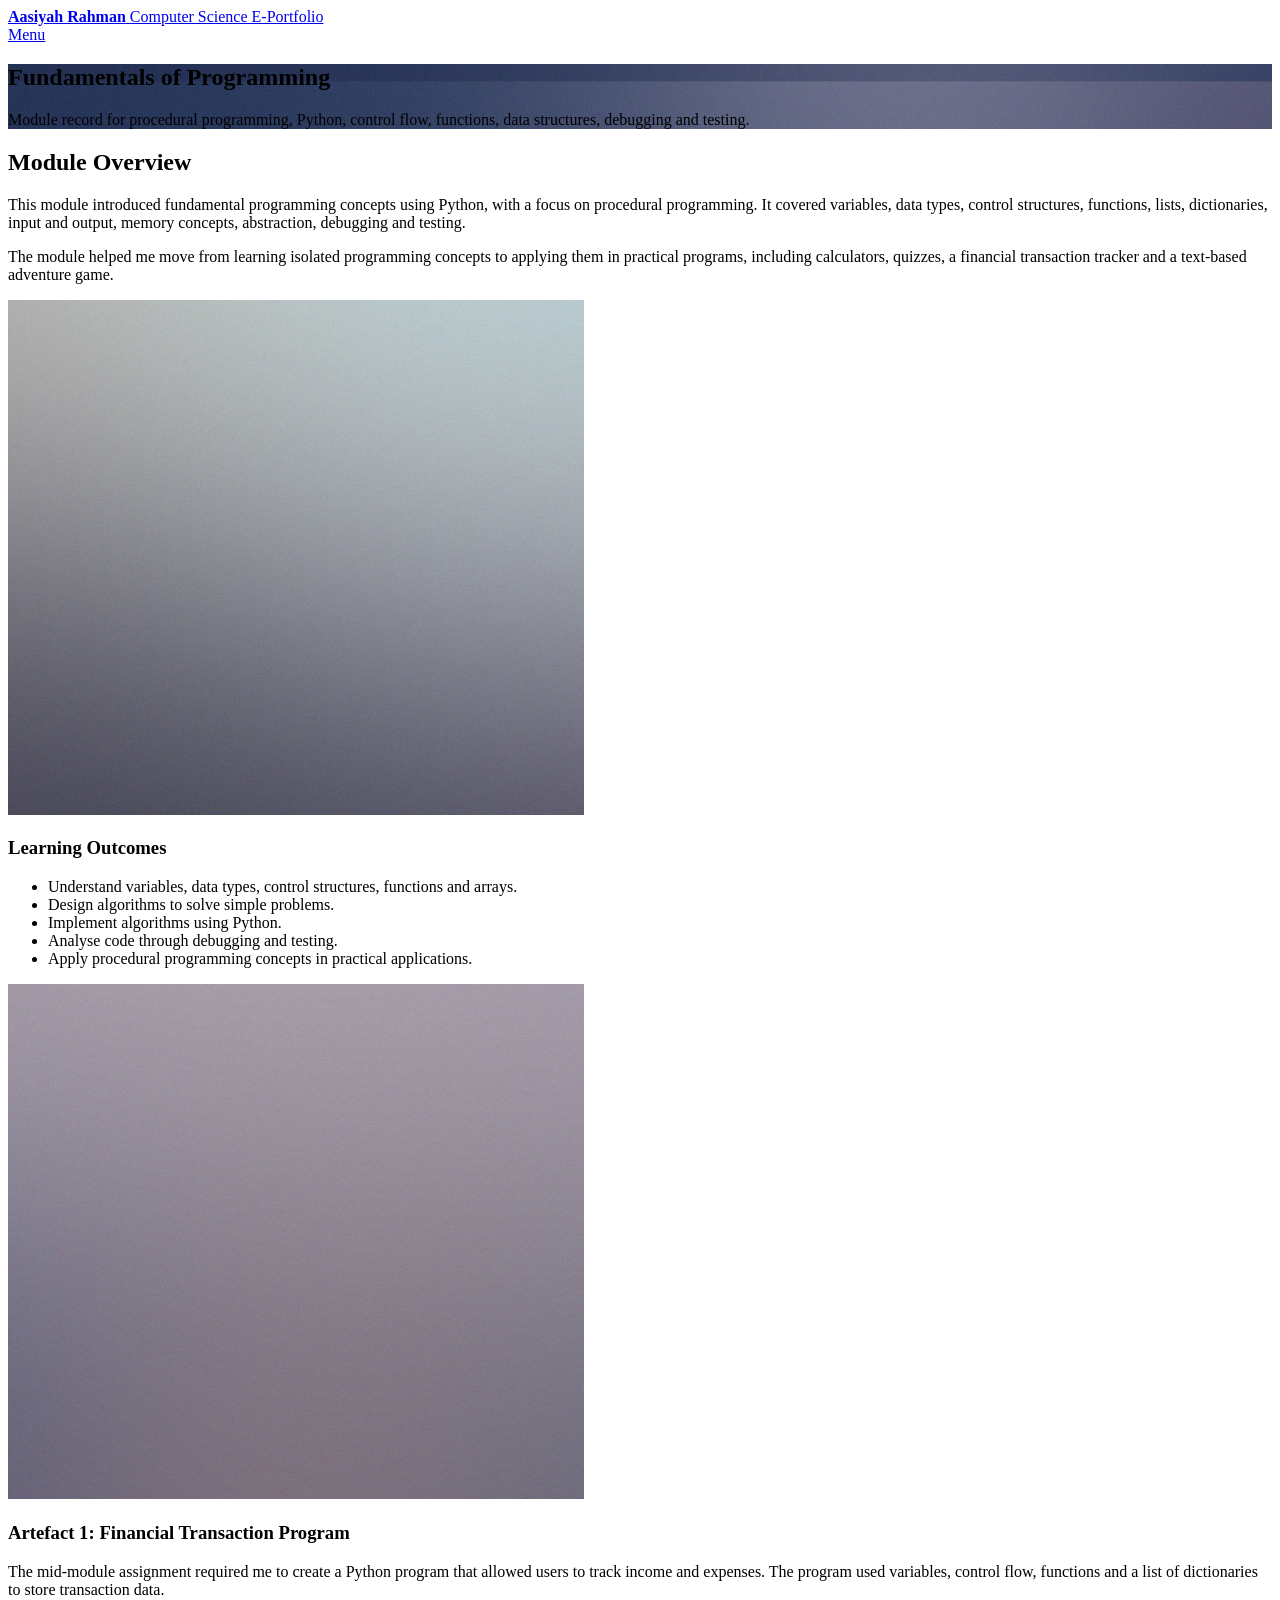
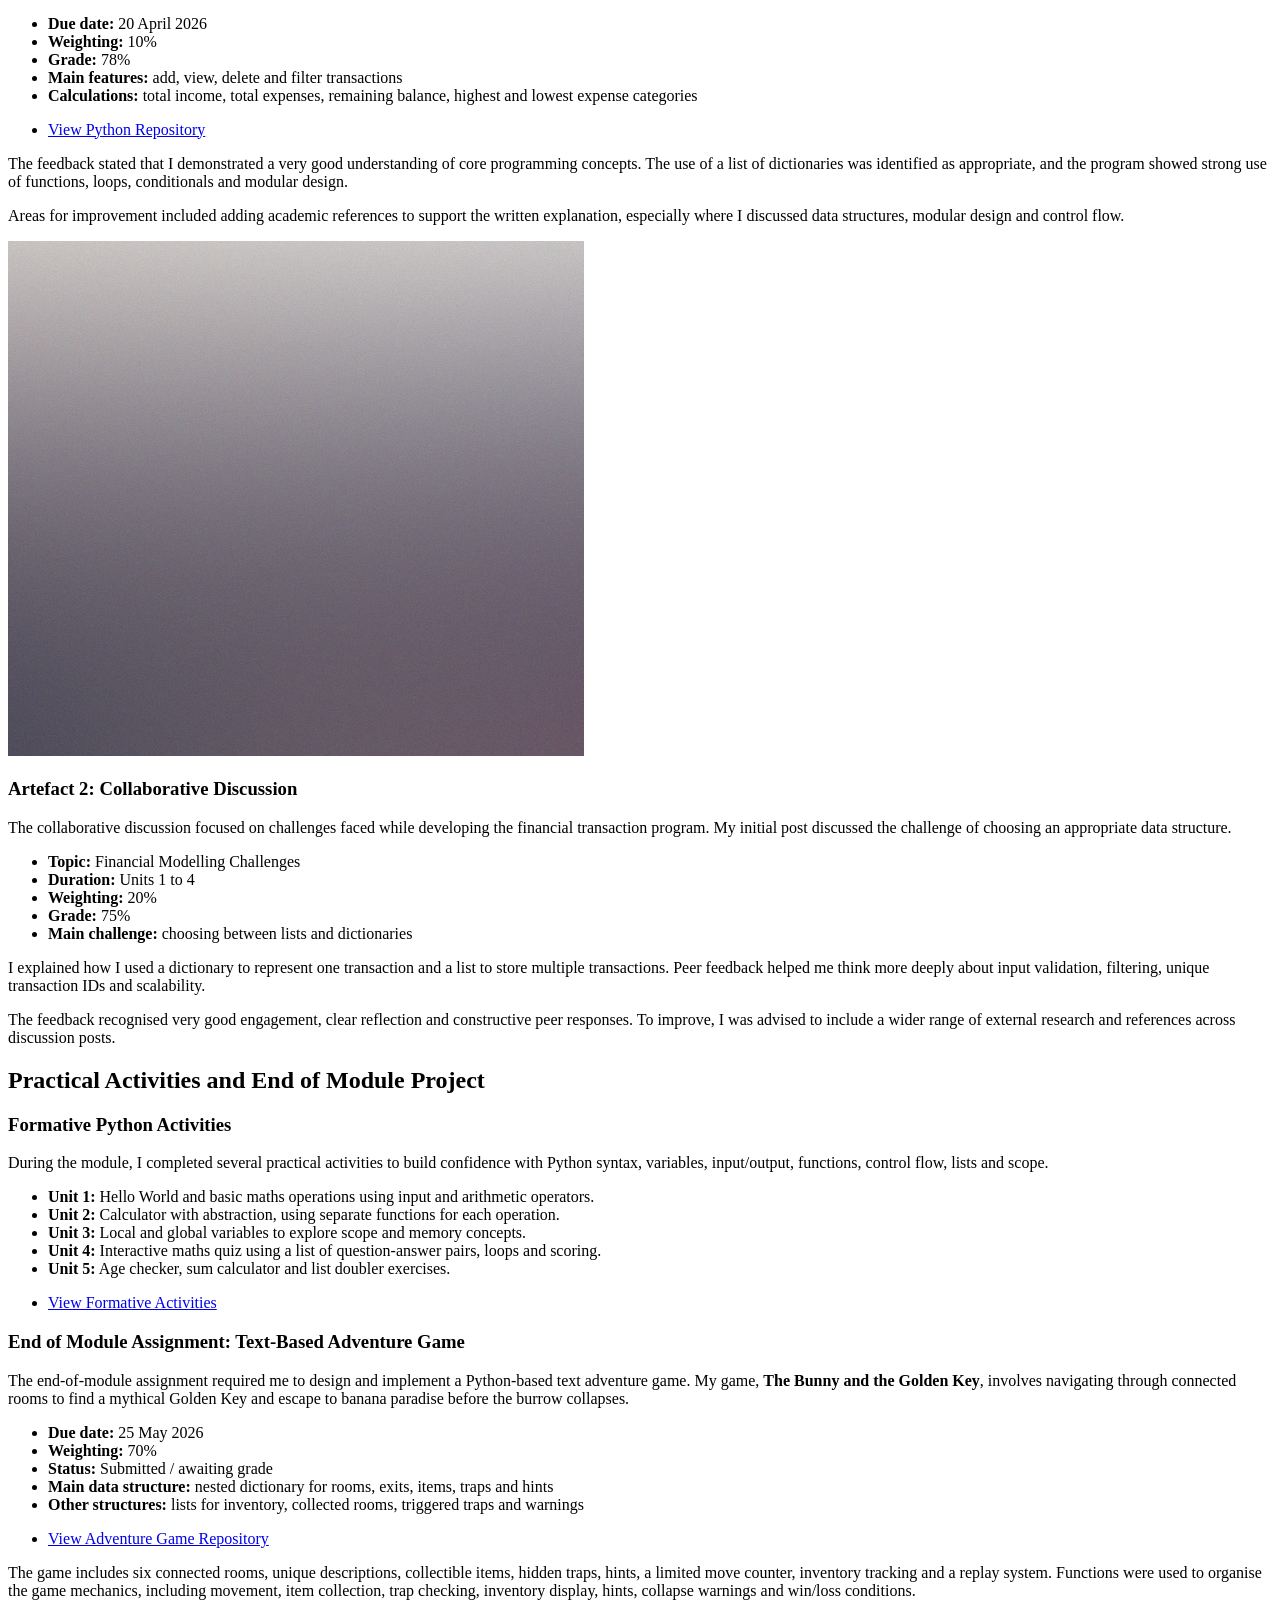
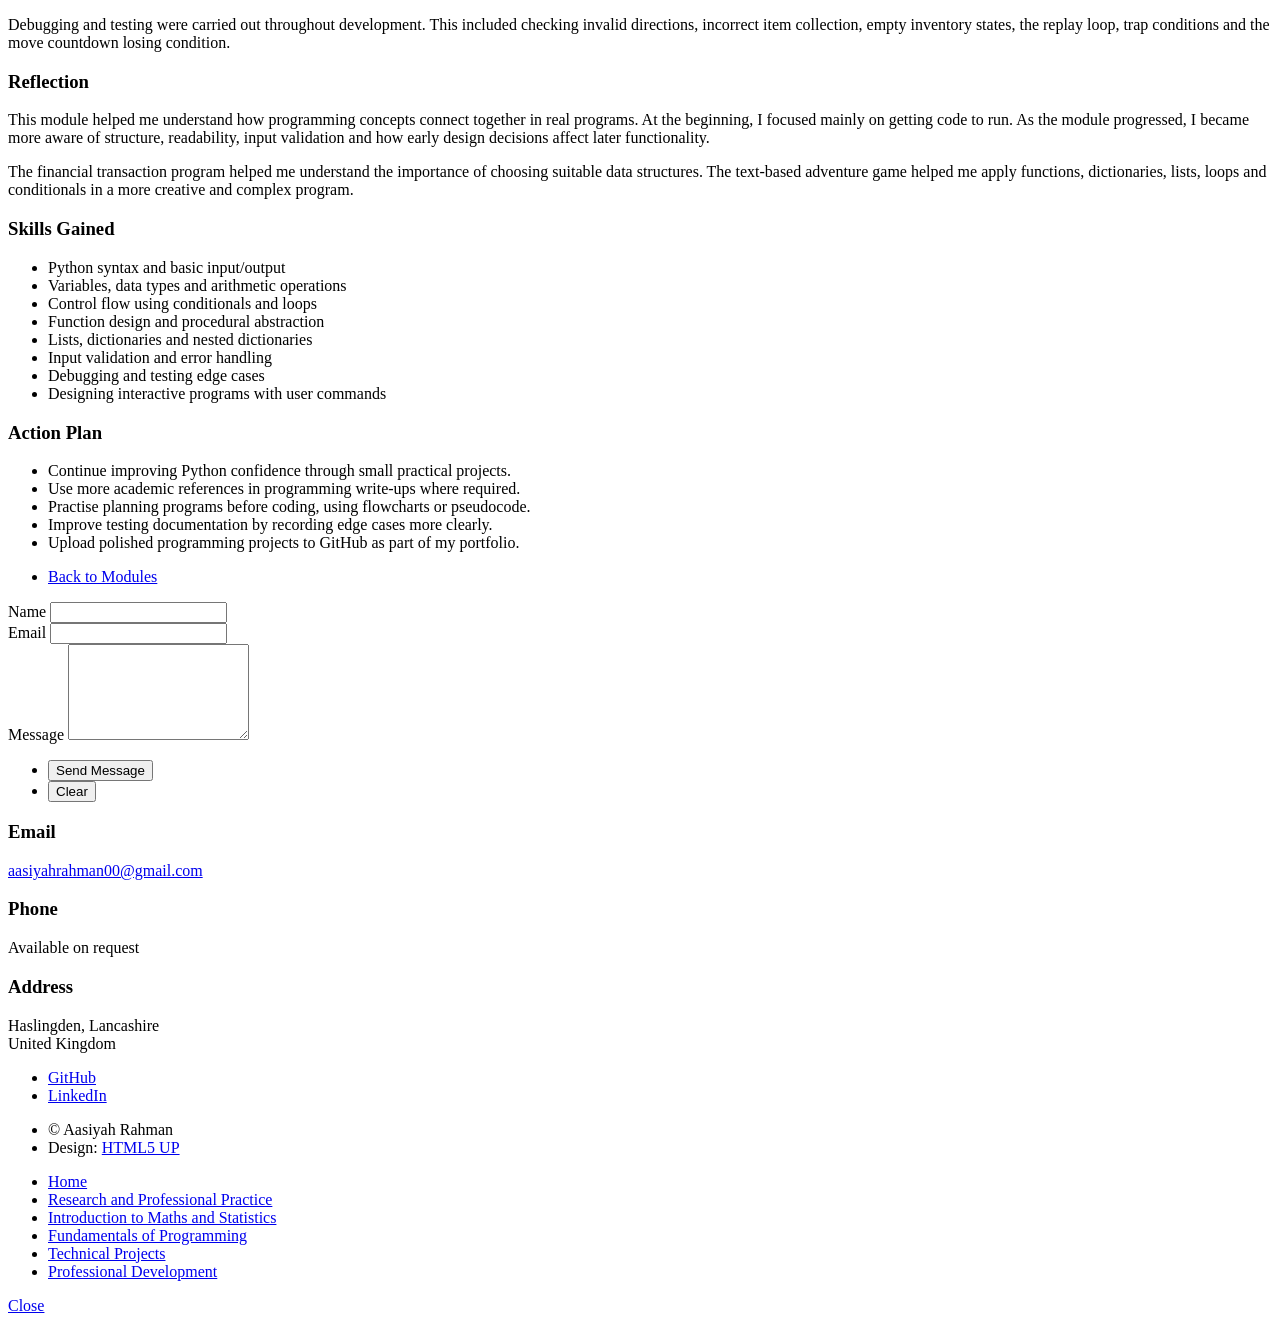
==== fundamentals-programming.html @ 95b9e824 "Initial upload of e-portfolio website" ====
<!DOCTYPE HTML>
<html>
	<head>
		<title>Fundamentals of Programming | Aasiyah Rahman</title>
		<meta charset="utf-8" />
		<meta name="viewport" content="width=device-width, initial-scale=1, user-scalable=no" />
		<link rel="stylesheet" href="assets/css/main.css" />
		<noscript><link rel="stylesheet" href="assets/css/noscript.css" /></noscript>
	</head>
	<body class="is-preload">
		<div id="wrapper">
			<header id="header" class="alt style2">
				<a href="index.html" class="logo">
					<strong>Aasiyah Rahman</strong>
					<span>Computer Science E-Portfolio</span>
				</a>
				<nav>
					<a href="#menu">Menu</a>
				</nav>
			</header>
			<nav id="menu">
				<ul class="links">
					<li><a href="index.html">Home</a></li>
					<li><a href="research-professional-practice.html">Research and Professional Practice</a></li>
					<li><a href="intro-maths-statistics.html">Introduction to Maths and Statistics</a></li>
					<li><a href="fundamentals-programming.html">Fundamentals of Programming</a></li>
					<li><a href="technical-projects.html">Technical Projects</a></li>
					<li><a href="professional-development.html">Professional Development</a></li>
				</ul>
			</nav>
			<section id="banner" class="style2">
				<div class="inner">
					<span class="image">
						<img src="images/pic07.jpg" alt="" />
					</span>
					<header class="major">
						<h1>Fundamentals of Programming</h1>
					</header>
					<div class="content">
						<p>
							Module record for procedural programming, Python,
							control flow, functions, data structures, debugging and testing.
						</p>
					</div>
				</div>
			</section>
			<div id="main">
				<section id="one">
					<div class="inner">
						<header class="major">
							<h2>Module Overview</h2>
						</header>
						<p>
							This module introduced fundamental programming concepts using Python,
							with a focus on procedural programming. It covered variables, data types,
							control structures, functions, lists, dictionaries, input and output,
							memory concepts, abstraction, debugging and testing.
						</p>
						<p>
							The module helped me move from learning isolated programming concepts
							to applying them in practical programs, including calculators, quizzes,
							a financial transaction tracker and a text-based adventure game.
						</p>
					</div>
				</section>
				<section id="two" class="spotlights">
					<section>
						<a href="#" class="image">
							<img src="images/pic08.jpg" alt="" data-position="center center" />
						</a>
						<div class="content">
							<div class="inner">
								<header class="major">
									<h3>Learning Outcomes</h3>
								</header>
								<ul>
									<li>Understand variables, data types, control structures, functions and arrays.</li>
									<li>Design algorithms to solve simple problems.</li>
									<li>Implement algorithms using Python.</li>
									<li>Analyse code through debugging and testing.</li>
									<li>Apply procedural programming concepts in practical applications.</li>
								</ul>
							</div>
						</div>
					</section>
					<section>
						<a href="#" class="image">
							<img src="images/pic09.jpg" alt="" data-position="top center" />
						</a>
						<div class="content">
							<div class="inner">
								<header class="major">
									<h3>Artefact 1: Financial Transaction Program</h3>
								</header>
								<p>
									The mid-module assignment required me to create a Python program
									that allowed users to track income and expenses. The program used
									variables, control flow, functions and a list of dictionaries to
									store transaction data.
								</p>
								<ul>
									<li><strong>Due date:</strong> 20 April 2026</li>
									<li><strong>Weighting:</strong> 10%</li>
									<li><strong>Grade:</strong> 78%</li>
									<li><strong>Main features:</strong> add, view, delete and filter transactions</li>
									<li><strong>Calculations:</strong> total income, total expenses, remaining balance, highest and lowest expense categories</li>
								</ul>
								<ul class="actions">
									<li>
										<a href="https://github.com/aasiyahrahman00/fundamentals-of-programming-python-projects"
										   class="button"
										   target="_blank"
										   rel="noopener noreferrer">
											View Python Repository
										</a>
									</li>
								</ul>
								<p>
									The feedback stated that I demonstrated a very good understanding
									of core programming concepts. The use of a list of dictionaries was
									identified as appropriate, and the program showed strong use of
									functions, loops, conditionals and modular design.
								</p>
								<p>
									Areas for improvement included adding academic references to support
									the written explanation, especially where I discussed data structures,
									modular design and control flow.
								</p>
							</div>
						</div>
					</section>
					<section>
						<a href="#" class="image">
							<img src="images/pic10.jpg" alt="" data-position="25% 25%" />
						</a>
						<div class="content">
							<div class="inner">
								<header class="major">
									<h3>Artefact 2: Collaborative Discussion</h3>
								</header>
								<p>
									The collaborative discussion focused on challenges faced while
									developing the financial transaction program. My initial post discussed
									the challenge of choosing an appropriate data structure.
								</p>
								<ul>
									<li><strong>Topic:</strong> Financial Modelling Challenges</li>
									<li><strong>Duration:</strong> Units 1 to 4</li>
									<li><strong>Weighting:</strong> 20%</li>
									<li><strong>Grade:</strong> 75%</li>
									<li><strong>Main challenge:</strong> choosing between lists and dictionaries</li>
								</ul>
								<p>
									I explained how I used a dictionary to represent one transaction and
									a list to store multiple transactions. Peer feedback helped me think
									more deeply about input validation, filtering, unique transaction IDs
									and scalability.
								</p>
								<p>
									The feedback recognised very good engagement, clear reflection and
									constructive peer responses. To improve, I was advised to include a
									wider range of external research and references across discussion posts.
								</p>
							</div>
						</div>
					</section>
				</section>
				<section id="three">
					<div class="inner">
						<header class="major">
							<h2>Practical Activities and End of Module Project</h2>
						</header>
						<h3>Formative Python Activities</h3>
						<p>
							During the module, I completed several practical activities to build
							confidence with Python syntax, variables, input/output, functions,
							control flow, lists and scope.
						</p>
						<ul>
							<li><strong>Unit 1:</strong> Hello World and basic maths operations using input and arithmetic operators.</li>
							<li><strong>Unit 2:</strong> Calculator with abstraction, using separate functions for each operation.</li>
							<li><strong>Unit 3:</strong> Local and global variables to explore scope and memory concepts.</li>
							<li><strong>Unit 4:</strong> Interactive maths quiz using a list of question-answer pairs, loops and scoring.</li>
							<li><strong>Unit 5:</strong> Age checker, sum calculator and list doubler exercises.</li>
						</ul>
						<ul class="actions">
							<li>
								<a href="https://github.com/aasiyahrahman00/fundamentals-of-programming-python-projects/tree/main/formative-activities"
								   class="button"
								   target="_blank"
								   rel="noopener noreferrer">
									View Formative Activities
								</a>
							</li>
						</ul>
						<h3>End of Module Assignment: Text-Based Adventure Game</h3>
						<p>
							The end-of-module assignment required me to design and implement a
							Python-based text adventure game. My game, <strong>The Bunny and the Golden Key</strong>,
							involves navigating through connected rooms to find a mythical Golden Key
							and escape to banana paradise before the burrow collapses.
						</p>
						<ul>
							<li><strong>Due date:</strong> 25 May 2026</li>
							<li><strong>Weighting:</strong> 70%</li>
							<li><strong>Status:</strong> Submitted / awaiting grade</li>
							<li><strong>Main data structure:</strong> nested dictionary for rooms, exits, items, traps and hints</li>
							<li><strong>Other structures:</strong> lists for inventory, collected rooms, triggered traps and warnings</li>
						</ul>
						<ul class="actions">
							<li>
								<a href="https://github.com/aasiyahrahman00/fundamentals-of-programming-python-projects"
								   class="button"
								   target="_blank"
								   rel="noopener noreferrer">
									View Adventure Game Repository
								</a>
							</li>
						</ul>
						<p>
							The game includes six connected rooms, unique descriptions, collectible
							items, hidden traps, hints, a limited move counter, inventory tracking
							and a replay system. Functions were used to organise the game mechanics,
							including movement, item collection, trap checking, inventory display,
							hints, collapse warnings and win/loss conditions.
						</p>
						<p>
							Debugging and testing were carried out throughout development. This included
							checking invalid directions, incorrect item collection, empty inventory
							states, the replay loop, trap conditions and the move countdown losing
							condition.
						</p>
						<h3>Reflection</h3>
						<p>
							This module helped me understand how programming concepts connect together
							in real programs. At the beginning, I focused mainly on getting code to run.
							As the module progressed, I became more aware of structure, readability,
							input validation and how early design decisions affect later functionality.
						</p>
						<p>
							The financial transaction program helped me understand the importance of
							choosing suitable data structures. The text-based adventure game helped me
							apply functions, dictionaries, lists, loops and conditionals in a more
							creative and complex program.
						</p>
						<h3>Skills Gained</h3>
						<ul>
							<li>Python syntax and basic input/output</li>
							<li>Variables, data types and arithmetic operations</li>
							<li>Control flow using conditionals and loops</li>
							<li>Function design and procedural abstraction</li>
							<li>Lists, dictionaries and nested dictionaries</li>
							<li>Input validation and error handling</li>
							<li>Debugging and testing edge cases</li>
							<li>Designing interactive programs with user commands</li>
						</ul>
						<h3>Action Plan</h3>
						<ul>
							<li>Continue improving Python confidence through small practical projects.</li>
							<li>Use more academic references in programming write-ups where required.</li>
							<li>Practise planning programs before coding, using flowcharts or pseudocode.</li>
							<li>Improve testing documentation by recording edge cases more clearly.</li>
							<li>Upload polished programming projects to GitHub as part of my portfolio.</li>
						</ul>
						<ul class="actions">
							<li>
								<a href="index.html#one" class="button next">Back to Modules</a>
							</li>
						</ul>
					</div>
				</section>
			</div>
			<section id="contact">
				<div class="inner">
					<section>
						<form method="post" action="#">
							<div class="fields">
								<div class="field half">
									<label for="name">Name</label>
									<input type="text" name="name" id="name" />
								</div>
								<div class="field half">
									<label for="email">Email</label>
									<input type="text" name="email" id="email" />
								</div>
								<div class="field">
									<label for="message">Message</label>
									<textarea name="message" id="message" rows="6"></textarea>
								</div>
							</div>
							<ul class="actions">
								<li><input type="submit" value="Send Message" class="primary" /></li>
								<li><input type="reset" value="Clear" /></li>
							</ul>
						</form>
					</section>
					<section class="split">
						<section>
							<div class="contact-method">
								<span class="icon solid alt fa-envelope"></span>
								<h3>Email</h3>
								<a href="mailto:aasiyahrahman00@gmail.com">aasiyahrahman00@gmail.com</a>
							</div>
						</section>
						<section>
							<div class="contact-method">
								<span class="icon solid alt fa-phone"></span>
								<h3>Phone</h3>
								<span>Available on request</span>
							</div>
						</section>
						<section>
							<div class="contact-method">
								<span class="icon solid alt fa-home"></span>
								<h3>Address</h3>
								<span>
									Haslingden, Lancashire<br />
									United Kingdom
								</span>
							</div>
						</section>
					</section>
				</div>
			</section>
			<footer id="footer">
				<div class="inner">
					<ul class="icons">
						<li>
							<a href="https://github.com/aasiyahrahman00" class="icon brands alt fa-github">
								<span class="label">GitHub</span>
							</a>
						</li>
						<li>
							<a href="https://www.linkedin.com/in/aasiyah-rahman-aa9a262a6" class="icon brands alt fa-linkedin-in">
								<span class="label">LinkedIn</span>
							</a>
						</li>
					</ul>
					<ul class="copyright">
						<li>&copy; Aasiyah Rahman</li>
						<li>Design: <a href="https://html5up.net">HTML5 UP</a></li>
					</ul>
				</div>
			</footer>
		</div>
		<script src="assets/js/jquery.min.js"></script>
		<script src="assets/js/jquery.scrolly.min.js"></script>
		<script src="assets/js/jquery.scrollex.min.js"></script>
		<script src="assets/js/browser.min.js"></script>
		<script src="assets/js/breakpoints.min.js"></script>
		<script src="assets/js/util.js"></script>
		<script src="assets/js/main.js"></script>
	</body>
</html>
---- assets/css/main.css ----
@import url(fontawesome-all.min.css);
@import url("https://fonts.googleapis.com/css?family=Source+Sans+Pro:300,300italic,600,600italic");

/*
	Forty by HTML5 UP
	html5up.net | @ajlkn
	Free for personal and commercial use under the CCA 3.0 license (html5up.net/license)
*/

html, body, div, span, applet, object,
iframe, h1, h2, h3, h4, h5, h6, p, blockquote,
pre, a, abbr, acronym, address, big, cite,
code, del, dfn, em, img, ins, kbd, q, s, samp,
small, strike, strong, sub, sup, tt, var, b,
u, i, center, dl, dt, dd, ol, ul, li, fieldset,
form, label, legend, table, caption, tbody,
tfoot, thead, tr, th, td, article, aside,
canvas, details, embed, figure, figcaption,
footer, header, hgroup, menu, nav, output, ruby,
section, summary, time, mark, audio, video {
	margin: 0;
	padding: 0;
	border: 0;
	font-size: 100%;
	font: inherit;
	vertical-align: baseline;}

article, aside, details, figcaption, figure,
footer, header, hgroup, menu, nav, section {
	display: block;}

body {
	line-height: 1;
}

ol, ul {
	list-style: none;
}

blockquote, q {
	quotes: none;
}

	blockquote:before, blockquote:after, q:before, q:after {
		content: '';
		content: none;
	}

table {
	border-collapse: collapse;
	border-spacing: 0;
}

body {
	-webkit-text-size-adjust: none;
}

mark {
	background-color: transparent;
	color: inherit;
}

input::-moz-focus-inner {
	border: 0;
	padding: 0;
}

input, select, textarea {
	-moz-appearance: none;
	-webkit-appearance: none;
	-ms-appearance: none;
	appearance: none;
}

/* Basic */

	@-ms-viewport {
		width: device-width;
	}

	body {
		-ms-overflow-style: scrollbar;
	}

	@media screen and (max-width: 480px) {

		html, body {
			min-width: 320px;
		}

	}

	html {
		box-sizing: border-box;
	}

	*, *:before, *:after {
		box-sizing: inherit;
	}

	body {
		background: #242943;
	}

		body.is-preload *, body.is-preload *:before, body.is-preload *:after {
			-moz-animation: none !important;
			-webkit-animation: none !important;
			-ms-animation: none !important;
			animation: none !important;
			-moz-transition: none !important;
			-webkit-transition: none !important;
			-ms-transition: none !important;
			transition: none !important;
		}

/* Type */

	body, input, select, textarea {
		color: #ffffff;
		font-family: "Source Sans Pro", Helvetica, sans-serif;
		font-size: 17pt;
		font-weight: 300;
		letter-spacing: 0.025em;
		line-height: 1.65;
	}

		@media screen and (max-width: 1680px) {

			body, input, select, textarea {
				font-size: 14pt;
			}

		}

		@media screen and (max-width: 1280px) {

			body, input, select, textarea {
				font-size: 12pt;
			}

		}

		@media screen and (max-width: 360px) {

			body, input, select, textarea {
				font-size: 11pt;
			}

		}

	a {
		-moz-transition: color 0.2s ease-in-out, border-bottom-color 0.2s ease-in-out;
		-webkit-transition: color 0.2s ease-in-out, border-bottom-color 0.2s ease-in-out;
		-ms-transition: color 0.2s ease-in-out, border-bottom-color 0.2s ease-in-out;
		transition: color 0.2s ease-in-out, border-bottom-color 0.2s ease-in-out;
		border-bottom: dotted 1px;
		color: inherit;
		text-decoration: none;
	}

		a:hover {
			border-bottom-color: transparent;
			color: #9bf1ff !important;
		}

		a:active {
			color: #53e3fb !important;
		}

	strong, b {
		color: #ffffff;
		font-weight: 600;
	}

	em, i {
		font-style: italic;
	}

	p {
		margin: 0 0 2em 0;
	}

	h1, h2, h3, h4, h5, h6 {
		color: #ffffff;
		font-weight: 600;
		line-height: 1.65;
		margin: 0 0 1em 0;
	}

		h1 a, h2 a, h3 a, h4 a, h5 a, h6 a {
			color: inherit;
			border-bottom: 0;
		}

	h1 {
		font-size: 2.5em;
	}

	h2 {
		font-size: 1.75em;
	}

	h3 {
		font-size: 1.35em;
	}

	h4 {
		font-size: 1.1em;
	}

	h5 {
		font-size: 0.9em;
	}

	h6 {
		font-size: 0.7em;
	}

	@media screen and (max-width: 736px) {

		h1 {
			font-size: 2em;
		}

		h2 {
			font-size: 1.5em;
		}

		h3 {
			font-size: 1.25em;
		}

	}

	sub {
		font-size: 0.8em;
		position: relative;
		top: 0.5em;
	}

	sup {
		font-size: 0.8em;
		position: relative;
		top: -0.5em;
	}

	blockquote {
		border-left: solid 4px rgba(212, 212, 255, 0.1);
		font-style: italic;
		margin: 0 0 2em 0;
		padding: 0.5em 0 0.5em 2em;
	}

	code {
		background: rgba(212, 212, 255, 0.035);
		font-family: "Courier New", monospace;
		font-size: 0.9em;
		margin: 0 0.25em;
		padding: 0.25em 0.65em;
	}

	pre {
		-webkit-overflow-scrolling: touch;
		font-family: "Courier New", monospace;
		font-size: 0.9em;
		margin: 0 0 2em 0;
	}

		pre code {
			display: block;
			line-height: 1.75;
			padding: 1em 1.5em;
			overflow-x: auto;
		}

	hr {
		border: 0;
		border-bottom: solid 1px rgba(212, 212, 255, 0.1);
		margin: 2em 0;
	}

		hr.major {
			margin: 3em 0;
		}

	.align-left {
		text-align: left;
	}

	.align-center {
		text-align: center;
	}

	.align-right {
		text-align: right;
	}

/* Row */

	.row {
		display: flex;
		flex-wrap: wrap;
		box-sizing: border-box;
		align-items: stretch;
	}

		.row > * {
			box-sizing: border-box;
		}

		.row.gtr-uniform > * > :last-child {
			margin-bottom: 0;
		}

		.row.aln-left {
			justify-content: flex-start;
		}

		.row.aln-center {
			justify-content: center;
		}

		.row.aln-right {
			justify-content: flex-end;
		}

		.row.aln-top {
			align-items: flex-start;
		}

		.row.aln-middle {
			align-items: center;
		}

		.row.aln-bottom {
			align-items: flex-end;
		}

		.row > .imp {
			order: -1;
		}

		.row > .col-1 {
			width: 8.33333%;
		}

		.row > .off-1 {
			margin-left: 8.33333%;
		}

		.row > .col-2 {
			width: 16.66667%;
		}

		.row > .off-2 {
			margin-left: 16.66667%;
		}

		.row > .col-3 {
			width: 25%;
		}

		.row > .off-3 {
			margin-left: 25%;
		}

		.row > .col-4 {
			width: 33.33333%;
		}

		.row > .off-4 {
			margin-left: 33.33333%;
		}

		.row > .col-5 {
			width: 41.66667%;
		}

		.row > .off-5 {
			margin-left: 41.66667%;
		}

		.row > .col-6 {
			width: 50%;
		}

		.row > .off-6 {
			margin-left: 50%;
		}

		.row > .col-7 {
			width: 58.33333%;
		}

		.row > .off-7 {
			margin-left: 58.33333%;
		}

		.row > .col-8 {
			width: 66.66667%;
		}

		.row > .off-8 {
			margin-left: 66.66667%;
		}

		.row > .col-9 {
			width: 75%;
		}

		.row > .off-9 {
			margin-left: 75%;
		}

		.row > .col-10 {
			width: 83.33333%;
		}

		.row > .off-10 {
			margin-left: 83.33333%;
		}

		.row > .col-11 {
			width: 91.66667%;
		}

		.row > .off-11 {
			margin-left: 91.66667%;
		}

		.row > .col-12 {
			width: 100%;
		}

		.row > .off-12 {
			margin-left: 100%;
		}

		.row.gtr-0 {
			margin-top: 0;
			margin-left: 0em;
		}

			.row.gtr-0 > * {
				padding: 0 0 0 0em;
			}

			.row.gtr-0.gtr-uniform {
				margin-top: 0em;
			}

				.row.gtr-0.gtr-uniform > * {
					padding-top: 0em;
				}

		.row.gtr-25 {
			margin-top: 0;
			margin-left: -0.5em;
		}

			.row.gtr-25 > * {
				padding: 0 0 0 0.5em;
			}

			.row.gtr-25.gtr-uniform {
				margin-top: -0.5em;
			}

				.row.gtr-25.gtr-uniform > * {
					padding-top: 0.5em;
				}

		.row.gtr-50 {
			margin-top: 0;
			margin-left: -1em;
		}

			.row.gtr-50 > * {
				padding: 0 0 0 1em;
			}

			.row.gtr-50.gtr-uniform {
				margin-top: -1em;
			}

				.row.gtr-50.gtr-uniform > * {
					padding-top: 1em;
				}

		.row {
			margin-top: 0;
			margin-left: -2em;
		}

			.row > * {
				padding: 0 0 0 2em;
			}

			.row.gtr-uniform {
				margin-top: -2em;
			}

				.row.gtr-uniform > * {
					padding-top: 2em;
				}

		.row.gtr-150 {
			margin-top: 0;
			margin-left: -3em;
		}

			.row.gtr-150 > * {
				padding: 0 0 0 3em;
			}

			.row.gtr-150.gtr-uniform {
				margin-top: -3em;
			}

				.row.gtr-150.gtr-uniform > * {
					padding-top: 3em;
				}

		.row.gtr-200 {
			margin-top: 0;
			margin-left: -4em;
		}

			.row.gtr-200 > * {
				padding: 0 0 0 4em;
			}

			.row.gtr-200.gtr-uniform {
				margin-top: -4em;
			}

				.row.gtr-200.gtr-uniform > * {
					padding-top: 4em;
				}

		@media screen and (max-width: 1680px) {

			.row {
				display: flex;
				flex-wrap: wrap;
				box-sizing: border-box;
				align-items: stretch;
			}

				.row > * {
					box-sizing: border-box;
				}

				.row.gtr-uniform > * > :last-child {
					margin-bottom: 0;
				}

				.row.aln-left {
					justify-content: flex-start;
				}

				.row.aln-center {
					justify-content: center;
				}

				.row.aln-right {
					justify-content: flex-end;
				}

				.row.aln-top {
					align-items: flex-start;
				}

				.row.aln-middle {
					align-items: center;
				}

				.row.aln-bottom {
					align-items: flex-end;
				}

				.row > .imp-xlarge {
					order: -1;
				}

				.row > .col-1-xlarge {
					width: 8.33333%;
				}

				.row > .off-1-xlarge {
					margin-left: 8.33333%;
				}

				.row > .col-2-xlarge {
					width: 16.66667%;
				}

				.row > .off-2-xlarge {
					margin-left: 16.66667%;
				}

				.row > .col-3-xlarge {
					width: 25%;
				}

				.row > .off-3-xlarge {
					margin-left: 25%;
				}

				.row > .col-4-xlarge {
					width: 33.33333%;
				}

				.row > .off-4-xlarge {
					margin-left: 33.33333%;
				}

				.row > .col-5-xlarge {
					width: 41.66667%;
				}

				.row > .off-5-xlarge {
					margin-left: 41.66667%;
				}

				.row > .col-6-xlarge {
					width: 50%;
				}

				.row > .off-6-xlarge {
					margin-left: 50%;
				}

				.row > .col-7-xlarge {
					width: 58.33333%;
				}

				.row > .off-7-xlarge {
					margin-left: 58.33333%;
				}

				.row > .col-8-xlarge {
					width: 66.66667%;
				}

				.row > .off-8-xlarge {
					margin-left: 66.66667%;
				}

				.row > .col-9-xlarge {
					width: 75%;
				}

				.row > .off-9-xlarge {
					margin-left: 75%;
				}

				.row > .col-10-xlarge {
					width: 83.33333%;
				}

				.row > .off-10-xlarge {
					margin-left: 83.33333%;
				}

				.row > .col-11-xlarge {
					width: 91.66667%;
				}

				.row > .off-11-xlarge {
					margin-left: 91.66667%;
				}

				.row > .col-12-xlarge {
					width: 100%;
				}

				.row > .off-12-xlarge {
					margin-left: 100%;
				}

				.row.gtr-0 {
					margin-top: 0;
					margin-left: 0em;
				}

					.row.gtr-0 > * {
						padding: 0 0 0 0em;
					}

					.row.gtr-0.gtr-uniform {
						margin-top: 0em;
					}

						.row.gtr-0.gtr-uniform > * {
							padding-top: 0em;
						}

				.row.gtr-25 {
					margin-top: 0;
					margin-left: -0.5em;
				}

					.row.gtr-25 > * {
						padding: 0 0 0 0.5em;
					}

					.row.gtr-25.gtr-uniform {
						margin-top: -0.5em;
					}

						.row.gtr-25.gtr-uniform > * {
							padding-top: 0.5em;
						}

				.row.gtr-50 {
					margin-top: 0;
					margin-left: -1em;
				}

					.row.gtr-50 > * {
						padding: 0 0 0 1em;
					}

					.row.gtr-50.gtr-uniform {
						margin-top: -1em;
					}

						.row.gtr-50.gtr-uniform > * {
							padding-top: 1em;
						}

				.row {
					margin-top: 0;
					margin-left: -2em;
				}

					.row > * {
						padding: 0 0 0 2em;
					}

					.row.gtr-uniform {
						margin-top: -2em;
					}

						.row.gtr-uniform > * {
							padding-top: 2em;
						}

				.row.gtr-150 {
					margin-top: 0;
					margin-left: -3em;
				}

					.row.gtr-150 > * {
						padding: 0 0 0 3em;
					}

					.row.gtr-150.gtr-uniform {
						margin-top: -3em;
					}

						.row.gtr-150.gtr-uniform > * {
							padding-top: 3em;
						}

				.row.gtr-200 {
					margin-top: 0;
					margin-left: -4em;
				}

					.row.gtr-200 > * {
						padding: 0 0 0 4em;
					}

					.row.gtr-200.gtr-uniform {
						margin-top: -4em;
					}

						.row.gtr-200.gtr-uniform > * {
							padding-top: 4em;
						}

		}

		@media screen and (max-width: 1280px) {

			.row {
				display: flex;
				flex-wrap: wrap;
				box-sizing: border-box;
				align-items: stretch;
			}

				.row > * {
					box-sizing: border-box;
				}

				.row.gtr-uniform > * > :last-child {
					margin-bottom: 0;
				}

				.row.aln-left {
					justify-content: flex-start;
				}

				.row.aln-center {
					justify-content: center;
				}

				.row.aln-right {
					justify-content: flex-end;
				}

				.row.aln-top {
					align-items: flex-start;
				}

				.row.aln-middle {
					align-items: center;
				}

				.row.aln-bottom {
					align-items: flex-end;
				}

				.row > .imp-large {
					order: -1;
				}

				.row > .col-1-large {
					width: 8.33333%;
				}

				.row > .off-1-large {
					margin-left: 8.33333%;
				}

				.row > .col-2-large {
					width: 16.66667%;
				}

				.row > .off-2-large {
					margin-left: 16.66667%;
				}

				.row > .col-3-large {
					width: 25%;
				}

				.row > .off-3-large {
					margin-left: 25%;
				}

				.row > .col-4-large {
					width: 33.33333%;
				}

				.row > .off-4-large {
					margin-left: 33.33333%;
				}

				.row > .col-5-large {
					width: 41.66667%;
				}

				.row > .off-5-large {
					margin-left: 41.66667%;
				}

				.row > .col-6-large {
					width: 50%;
				}

				.row > .off-6-large {
					margin-left: 50%;
				}

				.row > .col-7-large {
					width: 58.33333%;
				}

				.row > .off-7-large {
					margin-left: 58.33333%;
				}

				.row > .col-8-large {
					width: 66.66667%;
				}

				.row > .off-8-large {
					margin-left: 66.66667%;
				}

				.row > .col-9-large {
					width: 75%;
				}

				.row > .off-9-large {
					margin-left: 75%;
				}

				.row > .col-10-large {
					width: 83.33333%;
				}

				.row > .off-10-large {
					margin-left: 83.33333%;
				}

				.row > .col-11-large {
					width: 91.66667%;
				}

				.row > .off-11-large {
					margin-left: 91.66667%;
				}

				.row > .col-12-large {
					width: 100%;
				}

				.row > .off-12-large {
					margin-left: 100%;
				}

				.row.gtr-0 {
					margin-top: 0;
					margin-left: 0em;
				}

					.row.gtr-0 > * {
						padding: 0 0 0 0em;
					}

					.row.gtr-0.gtr-uniform {
						margin-top: 0em;
					}

						.row.gtr-0.gtr-uniform > * {
							padding-top: 0em;
						}

				.row.gtr-25 {
					margin-top: 0;
					margin-left: -0.375em;
				}

					.row.gtr-25 > * {
						padding: 0 0 0 0.375em;
					}

					.row.gtr-25.gtr-uniform {
						margin-top: -0.375em;
					}

						.row.gtr-25.gtr-uniform > * {
							padding-top: 0.375em;
						}

				.row.gtr-50 {
					margin-top: 0;
					margin-left: -0.75em;
				}

					.row.gtr-50 > * {
						padding: 0 0 0 0.75em;
					}

					.row.gtr-50.gtr-uniform {
						margin-top: -0.75em;
					}

						.row.gtr-50.gtr-uniform > * {
							padding-top: 0.75em;
						}

				.row {
					margin-top: 0;
					margin-left: -1.5em;
				}

					.row > * {
						padding: 0 0 0 1.5em;
					}

					.row.gtr-uniform {
						margin-top: -1.5em;
					}

						.row.gtr-uniform > * {
							padding-top: 1.5em;
						}

				.row.gtr-150 {
					margin-top: 0;
					margin-left: -2.25em;
				}

					.row.gtr-150 > * {
						padding: 0 0 0 2.25em;
					}

					.row.gtr-150.gtr-uniform {
						margin-top: -2.25em;
					}

						.row.gtr-150.gtr-uniform > * {
							padding-top: 2.25em;
						}

				.row.gtr-200 {
					margin-top: 0;
					margin-left: -3em;
				}

					.row.gtr-200 > * {
						padding: 0 0 0 3em;
					}

					.row.gtr-200.gtr-uniform {
						margin-top: -3em;
					}

						.row.gtr-200.gtr-uniform > * {
							padding-top: 3em;
						}

		}

		@media screen and (max-width: 980px) {

			.row {
				display: flex;
				flex-wrap: wrap;
				box-sizing: border-box;
				align-items: stretch;
			}

				.row > * {
					box-sizing: border-box;
				}

				.row.gtr-uniform > * > :last-child {
					margin-bottom: 0;
				}

				.row.aln-left {
					justify-content: flex-start;
				}

				.row.aln-center {
					justify-content: center;
				}

				.row.aln-right {
					justify-content: flex-end;
				}

				.row.aln-top {
					align-items: flex-start;
				}

				.row.aln-middle {
					align-items: center;
				}

				.row.aln-bottom {
					align-items: flex-end;
				}

				.row > .imp-medium {
					order: -1;
				}

				.row > .col-1-medium {
					width: 8.33333%;
				}

				.row > .off-1-medium {
					margin-left: 8.33333%;
				}

				.row > .col-2-medium {
					width: 16.66667%;
				}

				.row > .off-2-medium {
					margin-left: 16.66667%;
				}

				.row > .col-3-medium {
					width: 25%;
				}

				.row > .off-3-medium {
					margin-left: 25%;
				}

				.row > .col-4-medium {
					width: 33.33333%;
				}

				.row > .off-4-medium {
					margin-left: 33.33333%;
				}

				.row > .col-5-medium {
					width: 41.66667%;
				}

				.row > .off-5-medium {
					margin-left: 41.66667%;
				}

				.row > .col-6-medium {
					width: 50%;
				}

				.row > .off-6-medium {
					margin-left: 50%;
				}

				.row > .col-7-medium {
					width: 58.33333%;
				}

				.row > .off-7-medium {
					margin-left: 58.33333%;
				}

				.row > .col-8-medium {
					width: 66.66667%;
				}

				.row > .off-8-medium {
					margin-left: 66.66667%;
				}

				.row > .col-9-medium {
					width: 75%;
				}

				.row > .off-9-medium {
					margin-left: 75%;
				}

				.row > .col-10-medium {
					width: 83.33333%;
				}

				.row > .off-10-medium {
					margin-left: 83.33333%;
				}

				.row > .col-11-medium {
					width: 91.66667%;
				}

				.row > .off-11-medium {
					margin-left: 91.66667%;
				}

				.row > .col-12-medium {
					width: 100%;
				}

				.row > .off-12-medium {
					margin-left: 100%;
				}

				.row.gtr-0 {
					margin-top: 0;
					margin-left: 0em;
				}

					.row.gtr-0 > * {
						padding: 0 0 0 0em;
					}

					.row.gtr-0.gtr-uniform {
						margin-top: 0em;
					}

						.row.gtr-0.gtr-uniform > * {
							padding-top: 0em;
						}

				.row.gtr-25 {
					margin-top: 0;
					margin-left: -0.375em;
				}

					.row.gtr-25 > * {
						padding: 0 0 0 0.375em;
					}

					.row.gtr-25.gtr-uniform {
						margin-top: -0.375em;
					}

						.row.gtr-25.gtr-uniform > * {
							padding-top: 0.375em;
						}

				.row.gtr-50 {
					margin-top: 0;
					margin-left: -0.75em;
				}

					.row.gtr-50 > * {
						padding: 0 0 0 0.75em;
					}

					.row.gtr-50.gtr-uniform {
						margin-top: -0.75em;
					}

						.row.gtr-50.gtr-uniform > * {
							padding-top: 0.75em;
						}

				.row {
					margin-top: 0;
					margin-left: -1.5em;
				}

					.row > * {
						padding: 0 0 0 1.5em;
					}

					.row.gtr-uniform {
						margin-top: -1.5em;
					}

						.row.gtr-uniform > * {
							padding-top: 1.5em;
						}

				.row.gtr-150 {
					margin-top: 0;
					margin-left: -2.25em;
				}

					.row.gtr-150 > * {
						padding: 0 0 0 2.25em;
					}

					.row.gtr-150.gtr-uniform {
						margin-top: -2.25em;
					}

						.row.gtr-150.gtr-uniform > * {
							padding-top: 2.25em;
						}

				.row.gtr-200 {
					margin-top: 0;
					margin-left: -3em;
				}

					.row.gtr-200 > * {
						padding: 0 0 0 3em;
					}

					.row.gtr-200.gtr-uniform {
						margin-top: -3em;
					}

						.row.gtr-200.gtr-uniform > * {
							padding-top: 3em;
						}

		}

		@media screen and (max-width: 736px) {

			.row {
				display: flex;
				flex-wrap: wrap;
				box-sizing: border-box;
				align-items: stretch;
			}

				.row > * {
					box-sizing: border-box;
				}

				.row.gtr-uniform > * > :last-child {
					margin-bottom: 0;
				}

				.row.aln-left {
					justify-content: flex-start;
				}

				.row.aln-center {
					justify-content: center;
				}

				.row.aln-right {
					justify-content: flex-end;
				}

				.row.aln-top {
					align-items: flex-start;
				}

				.row.aln-middle {
					align-items: center;
				}

				.row.aln-bottom {
					align-items: flex-end;
				}

				.row > .imp-small {
					order: -1;
				}

				.row > .col-1-small {
					width: 8.33333%;
				}

				.row > .off-1-small {
					margin-left: 8.33333%;
				}

				.row > .col-2-small {
					width: 16.66667%;
				}

				.row > .off-2-small {
					margin-left: 16.66667%;
				}

				.row > .col-3-small {
					width: 25%;
				}

				.row > .off-3-small {
					margin-left: 25%;
				}

				.row > .col-4-small {
					width: 33.33333%;
				}

				.row > .off-4-small {
					margin-left: 33.33333%;
				}

				.row > .col-5-small {
					width: 41.66667%;
				}

				.row > .off-5-small {
					margin-left: 41.66667%;
				}

				.row > .col-6-small {
					width: 50%;
				}

				.row > .off-6-small {
					margin-left: 50%;
				}

				.row > .col-7-small {
					width: 58.33333%;
				}

				.row > .off-7-small {
					margin-left: 58.33333%;
				}

				.row > .col-8-small {
					width: 66.66667%;
				}

				.row > .off-8-small {
					margin-left: 66.66667%;
				}

				.row > .col-9-small {
					width: 75%;
				}

				.row > .off-9-small {
					margin-left: 75%;
				}

				.row > .col-10-small {
					width: 83.33333%;
				}

				.row > .off-10-small {
					margin-left: 83.33333%;
				}

				.row > .col-11-small {
					width: 91.66667%;
				}

				.row > .off-11-small {
					margin-left: 91.66667%;
				}

				.row > .col-12-small {
					width: 100%;
				}

				.row > .off-12-small {
					margin-left: 100%;
				}

				.row.gtr-0 {
					margin-top: 0;
					margin-left: 0em;
				}

					.row.gtr-0 > * {
						padding: 0 0 0 0em;
					}

					.row.gtr-0.gtr-uniform {
						margin-top: 0em;
					}

						.row.gtr-0.gtr-uniform > * {
							padding-top: 0em;
						}

				.row.gtr-25 {
					margin-top: 0;
					margin-left: -0.3125em;
				}

					.row.gtr-25 > * {
						padding: 0 0 0 0.3125em;
					}

					.row.gtr-25.gtr-uniform {
						margin-top: -0.3125em;
					}

						.row.gtr-25.gtr-uniform > * {
							padding-top: 0.3125em;
						}

				.row.gtr-50 {
					margin-top: 0;
					margin-left: -0.625em;
				}

					.row.gtr-50 > * {
						padding: 0 0 0 0.625em;
					}

					.row.gtr-50.gtr-uniform {
						margin-top: -0.625em;
					}

						.row.gtr-50.gtr-uniform > * {
							padding-top: 0.625em;
						}

				.row {
					margin-top: 0;
					margin-left: -1.25em;
				}

					.row > * {
						padding: 0 0 0 1.25em;
					}

					.row.gtr-uniform {
						margin-top: -1.25em;
					}

						.row.gtr-uniform > * {
							padding-top: 1.25em;
						}

				.row.gtr-150 {
					margin-top: 0;
					margin-left: -1.875em;
				}

					.row.gtr-150 > * {
						padding: 0 0 0 1.875em;
					}

					.row.gtr-150.gtr-uniform {
						margin-top: -1.875em;
					}

						.row.gtr-150.gtr-uniform > * {
							padding-top: 1.875em;
						}

				.row.gtr-200 {
					margin-top: 0;
					margin-left: -2.5em;
				}

					.row.gtr-200 > * {
						padding: 0 0 0 2.5em;
					}

					.row.gtr-200.gtr-uniform {
						margin-top: -2.5em;
					}

						.row.gtr-200.gtr-uniform > * {
							padding-top: 2.5em;
						}

		}

		@media screen and (max-width: 480px) {

			.row {
				display: flex;
				flex-wrap: wrap;
				box-sizing: border-box;
				align-items: stretch;
			}

				.row > * {
					box-sizing: border-box;
				}

				.row.gtr-uniform > * > :last-child {
					margin-bottom: 0;
				}

				.row.aln-left {
					justify-content: flex-start;
				}

				.row.aln-center {
					justify-content: center;
				}

				.row.aln-right {
					justify-content: flex-end;
				}

				.row.aln-top {
					align-items: flex-start;
				}

				.row.aln-middle {
					align-items: center;
				}

				.row.aln-bottom {
					align-items: flex-end;
				}

				.row > .imp-xsmall {
					order: -1;
				}

				.row > .col-1-xsmall {
					width: 8.33333%;
				}

				.row > .off-1-xsmall {
					margin-left: 8.33333%;
				}

				.row > .col-2-xsmall {
					width: 16.66667%;
				}

				.row > .off-2-xsmall {
					margin-left: 16.66667%;
				}

				.row > .col-3-xsmall {
					width: 25%;
				}

				.row > .off-3-xsmall {
					margin-left: 25%;
				}

				.row > .col-4-xsmall {
					width: 33.33333%;
				}

				.row > .off-4-xsmall {
					margin-left: 33.33333%;
				}

				.row > .col-5-xsmall {
					width: 41.66667%;
				}

				.row > .off-5-xsmall {
					margin-left: 41.66667%;
				}

				.row > .col-6-xsmall {
					width: 50%;
				}

				.row > .off-6-xsmall {
					margin-left: 50%;
				}

				.row > .col-7-xsmall {
					width: 58.33333%;
				}

				.row > .off-7-xsmall {
					margin-left: 58.33333%;
				}

				.row > .col-8-xsmall {
					width: 66.66667%;
				}

				.row > .off-8-xsmall {
					margin-left: 66.66667%;
				}

				.row > .col-9-xsmall {
					width: 75%;
				}

				.row > .off-9-xsmall {
					margin-left: 75%;
				}

				.row > .col-10-xsmall {
					width: 83.33333%;
				}

				.row > .off-10-xsmall {
					margin-left: 83.33333%;
				}

				.row > .col-11-xsmall {
					width: 91.66667%;
				}

				.row > .off-11-xsmall {
					margin-left: 91.66667%;
				}

				.row > .col-12-xsmall {
					width: 100%;
				}

				.row > .off-12-xsmall {
					margin-left: 100%;
				}

				.row.gtr-0 {
					margin-top: 0;
					margin-left: 0em;
				}

					.row.gtr-0 > * {
						padding: 0 0 0 0em;
					}

					.row.gtr-0.gtr-uniform {
						margin-top: 0em;
					}

						.row.gtr-0.gtr-uniform > * {
							padding-top: 0em;
						}

				.row.gtr-25 {
					margin-top: 0;
					margin-left: -0.3125em;
				}

					.row.gtr-25 > * {
						padding: 0 0 0 0.3125em;
					}

					.row.gtr-25.gtr-uniform {
						margin-top: -0.3125em;
					}

						.row.gtr-25.gtr-uniform > * {
							padding-top: 0.3125em;
						}

				.row.gtr-50 {
					margin-top: 0;
					margin-left: -0.625em;
				}

					.row.gtr-50 > * {
						padding: 0 0 0 0.625em;
					}

					.row.gtr-50.gtr-uniform {
						margin-top: -0.625em;
					}

						.row.gtr-50.gtr-uniform > * {
							padding-top: 0.625em;
						}

				.row {
					margin-top: 0;
					margin-left: -1.25em;
				}

					.row > * {
						padding: 0 0 0 1.25em;
					}

					.row.gtr-uniform {
						margin-top: -1.25em;
					}

						.row.gtr-uniform > * {
							padding-top: 1.25em;
						}

				.row.gtr-150 {
					margin-top: 0;
					margin-left: -1.875em;
				}

					.row.gtr-150 > * {
						padding: 0 0 0 1.875em;
					}

					.row.gtr-150.gtr-uniform {
						margin-top: -1.875em;
					}

						.row.gtr-150.gtr-uniform > * {
							padding-top: 1.875em;
						}

				.row.gtr-200 {
					margin-top: 0;
					margin-left: -2.5em;
				}

					.row.gtr-200 > * {
						padding: 0 0 0 2.5em;
					}

					.row.gtr-200.gtr-uniform {
						margin-top: -2.5em;
					}

						.row.gtr-200.gtr-uniform > * {
							padding-top: 2.5em;
						}

		}

/* Section/Article */

	section.special, article.special {
		text-align: center;
	}

	header.major {
		width: -moz-max-content;
		width: -webkit-max-content;
		width: -ms-max-content;
		width: max-content;
		margin-bottom: 2em;
	}

		header.major > :first-child {
			margin-bottom: 0;
			width: calc(100% + 0.5em);
		}

			header.major > :first-child:after {
				content: '';
				background-color: #ffffff;
				display: block;
				height: 2px;
				margin: 0.325em 0 0.5em 0;
				width: 100%;
			}

		header.major > p {
			font-size: 0.7em;
			font-weight: 600;
			letter-spacing: 0.25em;
			margin-bottom: 0;
			text-transform: uppercase;
		}

		body.is-ie header.major > :first-child:after {
			max-width: 9em;
		}

		body.is-ie header.major > h1:after {
			max-width: 100% !important;
		}

	@media screen and (max-width: 736px) {

		header.major > p br {
			display: none;
		}

	}

/* Form */

	form {
		margin: 0 0 2em 0;
	}

		form > :last-child {
			margin-bottom: 0;
		}

		form > .fields {
			display: -moz-flex;
			display: -webkit-flex;
			display: -ms-flex;
			display: flex;
			-moz-flex-wrap: wrap;
			-webkit-flex-wrap: wrap;
			-ms-flex-wrap: wrap;
			flex-wrap: wrap;
			width: calc(100% + 3em);
			margin: -1.5em 0 2em -1.5em;
		}

			form > .fields > .field {
				-moz-flex-grow: 0;
				-webkit-flex-grow: 0;
				-ms-flex-grow: 0;
				flex-grow: 0;
				-moz-flex-shrink: 0;
				-webkit-flex-shrink: 0;
				-ms-flex-shrink: 0;
				flex-shrink: 0;
				padding: 1.5em 0 0 1.5em;
				width: calc(100% - 1.5em);
			}

				form > .fields > .field.half {
					width: calc(50% - 0.75em);
				}

				form > .fields > .field.third {
					width: calc(100%/3 - 0.5em);
				}

				form > .fields > .field.quarter {
					width: calc(25% - 0.375em);
				}

		@media screen and (max-width: 480px) {

			form > .fields {
				width: calc(100% + 3em);
				margin: -1.5em 0 2em -1.5em;
			}

				form > .fields > .field {
					padding: 1.5em 0 0 1.5em;
					width: calc(100% - 1.5em);
				}

					form > .fields > .field.half {
						width: calc(100% - 1.5em);
					}

					form > .fields > .field.third {
						width: calc(100% - 1.5em);
					}

					form > .fields > .field.quarter {
						width: calc(100% - 1.5em);
					}

		}

	label {
		color: #ffffff;
		display: block;
		font-size: 0.8em;
		font-weight: 600;
		letter-spacing: 0.25em;
		margin: 0 0 1em 0;
		text-transform: uppercase;
	}

	input[type="text"],
	input[type="password"],
	input[type="email"],
	input[type="tel"],
	input[type="search"],
	input[type="url"],
	select,
	textarea {
		-moz-appearance: none;
		-webkit-appearance: none;
		-ms-appearance: none;
		appearance: none;
		background: rgba(212, 212, 255, 0.035);
		border: none;
		border-radius: 0;
		color: inherit;
		display: block;
		outline: 0;
		padding: 0 1em;
		text-decoration: none;
		width: 100%;
	}

		input[type="text"]:invalid,
		input[type="password"]:invalid,
		input[type="email"]:invalid,
		input[type="tel"]:invalid,
		input[type="search"]:invalid,
		input[type="url"]:invalid,
		select:invalid,
		textarea:invalid {
			box-shadow: none;
		}

		input[type="text"]:focus,
		input[type="password"]:focus,
		input[type="email"]:focus,
		input[type="tel"]:focus,
		input[type="search"]:focus,
		input[type="url"]:focus,
		select:focus,
		textarea:focus {
			border-color: #9bf1ff;
			box-shadow: 0 0 0 2px #9bf1ff;
		}

	select {
		background-image: url("data:image/svg+xml;charset=utf8,%3Csvg xmlns='http://www.w3.org/2000/svg' width='40' height='40' preserveAspectRatio='none' viewBox='0 0 40 40'%3E%3Cpath d='M9.4,12.3l10.4,10.4l10.4-10.4c0.2-0.2,0.5-0.4,0.9-0.4c0.3,0,0.6,0.1,0.9,0.4l3.3,3.3c0.2,0.2,0.4,0.5,0.4,0.9 c0,0.4-0.1,0.6-0.4,0.9L20.7,31.9c-0.2,0.2-0.5,0.4-0.9,0.4c-0.3,0-0.6-0.1-0.9-0.4L4.3,17.3c-0.2-0.2-0.4-0.5-0.4-0.9 c0-0.4,0.1-0.6,0.4-0.9l3.3-3.3c0.2-0.2,0.5-0.4,0.9-0.4S9.1,12.1,9.4,12.3z' fill='rgba(212, 212, 255, 0.1)' /%3E%3C/svg%3E");
		background-size: 1.25rem;
		background-repeat: no-repeat;
		background-position: calc(100% - 1rem) center;
		height: 2.75em;
		padding-right: 2.75em;
		text-overflow: ellipsis;
	}

		select option {
			color: #ffffff;
			background: #242943;
		}

		select:focus::-ms-value {
			background-color: transparent;
		}

		select::-ms-expand {
			display: none;
		}

	input[type="text"],
	input[type="password"],
	input[type="email"],
	input[type="tel"],
	input[type="search"],
	input[type="url"],
	select {
		height: 2.75em;
	}

	textarea {
		padding: 0.75em 1em;
	}

	input[type="checkbox"],
	input[type="radio"] {
		-moz-appearance: none;
		-webkit-appearance: none;
		-ms-appearance: none;
		appearance: none;
		display: block;
		float: left;
		margin-right: -2em;
		opacity: 0;
		width: 1em;
		z-index: -1;
	}

		input[type="checkbox"] + label,
		input[type="radio"] + label {
			text-decoration: none;
			color: #ffffff;
			cursor: pointer;
			display: inline-block;
			font-weight: 300;
			padding-left: 2.65em;
			padding-right: 0.75em;
			position: relative;
		}

			input[type="checkbox"] + label:before,
			input[type="radio"] + label:before {
				-moz-osx-font-smoothing: grayscale;
				-webkit-font-smoothing: antialiased;
				display: inline-block;
				font-style: normal;
				font-variant: normal;
				text-rendering: auto;
				line-height: 1;
				text-transform: none !important;
				font-family: 'Font Awesome 5 Free';
				font-weight: 900;
			}

			input[type="checkbox"] + label:before,
			input[type="radio"] + label:before {
				background: rgba(212, 212, 255, 0.035);
				content: '';
				display: inline-block;
				font-size: 0.8em;
				height: 2.0625em;
				left: 0;
				letter-spacing: 0;
				line-height: 2.0625em;
				position: absolute;
				text-align: center;
				top: 0;
				width: 2.0625em;
			}

		input[type="checkbox"]:checked + label:before,
		input[type="radio"]:checked + label:before {
			background: #ffffff;
			border-color: #9bf1ff;
			content: '\f00c';
			color: #242943;
		}

		input[type="checkbox"]:focus + label:before,
		input[type="radio"]:focus + label:before {
			box-shadow: 0 0 0 2px #9bf1ff;
		}

	input[type="radio"] + label:before {
		border-radius: 100%;
	}

	::-webkit-input-placeholder {
		color: rgba(244, 244, 255, 0.2) !important;
		opacity: 1.0;
	}

	:-moz-placeholder {
		color: rgba(244, 244, 255, 0.2) !important;
		opacity: 1.0;
	}

	::-moz-placeholder {
		color: rgba(244, 244, 255, 0.2) !important;
		opacity: 1.0;
	}

	:-ms-input-placeholder {
		color: rgba(244, 244, 255, 0.2) !important;
		opacity: 1.0;
	}

/* Box */

	.box {
		border: solid 1px rgba(212, 212, 255, 0.1);
		margin-bottom: 2em;
		padding: 1.5em;
	}

		.box > :last-child,
		.box > :last-child > :last-child,
		.box > :last-child > :last-child > :last-child {
			margin-bottom: 0;
		}

		.box.alt {
			border: 0;
			border-radius: 0;
			padding: 0;
		}

/* Icon */

	.icon {
		text-decoration: none;
		border-bottom: none;
		position: relative;
	}

		.icon:before {
			-moz-osx-font-smoothing: grayscale;
			-webkit-font-smoothing: antialiased;
			display: inline-block;
			font-style: normal;
			font-variant: normal;
			text-rendering: auto;
			line-height: 1;
			text-transform: none !important;
			font-family: 'Font Awesome 5 Free';
			font-weight: 400;
		}

		.icon > .label {
			display: none;
		}

		.icon:before {
			line-height: inherit;
		}

		.icon.solid:before {
			font-weight: 900;
		}

		.icon.brands:before {
			font-family: 'Font Awesome 5 Brands';
		}

		.icon.alt:before {
			background-color: #ffffff;
			border-radius: 100%;
			color: #242943;
			display: inline-block;
			height: 2em;
			line-height: 2em;
			text-align: center;
			width: 2em;
		}

	a.icon.alt:before {
		-moz-transition: background-color 0.2s ease-in-out;
		-webkit-transition: background-color 0.2s ease-in-out;
		-ms-transition: background-color 0.2s ease-in-out;
		transition: background-color 0.2s ease-in-out;
	}

	a.icon.alt:hover:before {
		background-color: #6fc3df;
	}

	a.icon.alt:active:before {
		background-color: #37a6cb;
	}

/* Image */

	.image {
		border: 0;
		display: inline-block;
		position: relative;
	}

		.image img {
			display: block;
		}

		.image.left, .image.right {
			max-width: 30%;
		}

			.image.left img, .image.right img {
				width: 100%;
			}

		.image.left {
			float: left;
			margin: 0 1.5em 1.25em 0;
			top: 0.25em;
		}

		.image.right {
			float: right;
			margin: 0 0 1.25em 1.5em;
			top: 0.25em;
		}

		.image.fit {
			display: block;
			margin: 0 0 2em 0;
			width: 100%;
		}

			.image.fit img {
				width: 100%;
			}

		.image.main {
			display: block;
			margin: 2.5em 0;
			width: 100%;
		}

			.image.main img {
				width: 100%;
			}

			@media screen and (max-width: 736px) {

				.image.main {
					margin: 1.5em 0;
				}

			}

/* List */

	ol {
		list-style: decimal;
		margin: 0 0 2em 0;
		padding-left: 1.25em;
	}

		ol li {
			padding-left: 0.25em;
		}

	ul {
		list-style: disc;
		margin: 0 0 2em 0;
		padding-left: 1em;
	}

		ul li {
			padding-left: 0.5em;
		}

		ul.alt {
			list-style: none;
			padding-left: 0;
		}

			ul.alt li {
				border-top: solid 1px rgba(212, 212, 255, 0.1);
				padding: 0.5em 0;
			}

				ul.alt li:first-child {
					border-top: 0;
					padding-top: 0;
				}

	dl {
		margin: 0 0 2em 0;
	}

		dl dt {
			display: block;
			font-weight: 600;
			margin: 0 0 1em 0;
		}

		dl dd {
			margin-left: 2em;
		}

/* Actions */

	ul.actions {
		display: -moz-flex;
		display: -webkit-flex;
		display: -ms-flex;
		display: flex;
		cursor: default;
		list-style: none;
		margin-left: -1em;
		padding-left: 0;
	}

		ul.actions li {
			padding: 0 0 0 1em;
			vertical-align: middle;
		}

		ul.actions.special {
			-moz-justify-content: center;
			-webkit-justify-content: center;
			-ms-justify-content: center;
			justify-content: center;
			width: 100%;
			margin-left: 0;
		}

			ul.actions.special li:first-child {
				padding-left: 0;
			}

		ul.actions.stacked {
			-moz-flex-direction: column;
			-webkit-flex-direction: column;
			-ms-flex-direction: column;
			flex-direction: column;
			margin-left: 0;
		}

			ul.actions.stacked li {
				padding: 1.3em 0 0 0;
			}

				ul.actions.stacked li:first-child {
					padding-top: 0;
				}

		ul.actions.fit {
			width: calc(100% + 1em);
		}

			ul.actions.fit li {
				-moz-flex-grow: 1;
				-webkit-flex-grow: 1;
				-ms-flex-grow: 1;
				flex-grow: 1;
				-moz-flex-shrink: 1;
				-webkit-flex-shrink: 1;
				-ms-flex-shrink: 1;
				flex-shrink: 1;
				width: 100%;
			}

				ul.actions.fit li > * {
					width: 100%;
				}

			ul.actions.fit.stacked {
				width: 100%;
			}

/* Icons */

	ul.icons {
		cursor: default;
		list-style: none;
		padding-left: 0;
	}

		ul.icons li {
			display: inline-block;
			padding: 0 1em 0 0;
		}

			ul.icons li:last-child {
				padding-right: 0;
			}

		@media screen and (max-width: 736px) {

			ul.icons li {
				padding: 0 0.75em 0 0;
			}

		}

/* Pagination */

	ul.pagination {
		cursor: default;
		list-style: none;
		padding-left: 0;
	}

		ul.pagination li {
			display: inline-block;
			padding-left: 0;
			vertical-align: middle;
		}

			ul.pagination li > .page {
				-moz-transition: background-color 0.2s ease-in-out, color 0.2s ease-in-out;
				-webkit-transition: background-color 0.2s ease-in-out, color 0.2s ease-in-out;
				-ms-transition: background-color 0.2s ease-in-out, color 0.2s ease-in-out;
				transition: background-color 0.2s ease-in-out, color 0.2s ease-in-out;
				border-bottom: 0;
				display: inline-block;
				font-size: 0.8em;
				font-weight: 600;
				height: 1.5em;
				line-height: 1.5em;
				margin: 0 0.125em;
				min-width: 1.5em;
				padding: 0 0.5em;
				text-align: center;
			}

				ul.pagination li > .page.active {
					background-color: #ffffff;
					color: #242943;
				}

					ul.pagination li > .page.active:hover {
						background-color: #9bf1ff;
						color: #242943 !important;
					}

					ul.pagination li > .page.active:active {
						background-color: #53e3fb;
					}

			ul.pagination li:first-child {
				padding-right: 0.75em;
			}

			ul.pagination li:last-child {
				padding-left: 0.75em;
			}

		@media screen and (max-width: 480px) {

			ul.pagination li:nth-child(n+2):nth-last-child(n+2) {
				display: none;
			}

			ul.pagination li:first-child {
				padding-right: 0;
			}

		}

/* Table */

	.table-wrapper {
		-webkit-overflow-scrolling: touch;
		overflow-x: auto;
	}

	table {
		margin: 0 0 2em 0;
		width: 100%;
	}

		table tbody tr {
			border: solid 1px rgba(212, 212, 255, 0.1);
			border-left: 0;
			border-right: 0;
		}

			table tbody tr:nth-child(2n + 1) {
				background-color: rgba(212, 212, 255, 0.035);
			}

		table td {
			padding: 0.75em 0.75em;
		}

		table th {
			color: #ffffff;
			font-size: 0.9em;
			font-weight: 600;
			padding: 0 0.75em 0.75em 0.75em;
			text-align: left;
		}

		table thead {
			border-bottom: solid 2px rgba(212, 212, 255, 0.1);
		}

		table tfoot {
			border-top: solid 2px rgba(212, 212, 255, 0.1);
		}

		table.alt {
			border-collapse: separate;
		}

			table.alt tbody tr td {
				border: solid 1px rgba(212, 212, 255, 0.1);
				border-left-width: 0;
				border-top-width: 0;
			}

				table.alt tbody tr td:first-child {
					border-left-width: 1px;
				}

			table.alt tbody tr:first-child td {
				border-top-width: 1px;
			}

			table.alt thead {
				border-bottom: 0;
			}

			table.alt tfoot {
				border-top: 0;
			}

/* Button */

	input[type="submit"],
	input[type="reset"],
	input[type="button"],
	button,
	.button {
		-moz-appearance: none;
		-webkit-appearance: none;
		-ms-appearance: none;
		appearance: none;
		-moz-transition: background-color 0.2s ease-in-out, box-shadow 0.2s ease-in-out, color 0.2s ease-in-out;
		-webkit-transition: background-color 0.2s ease-in-out, box-shadow 0.2s ease-in-out, color 0.2s ease-in-out;
		-ms-transition: background-color 0.2s ease-in-out, box-shadow 0.2s ease-in-out, color 0.2s ease-in-out;
		transition: background-color 0.2s ease-in-out, box-shadow 0.2s ease-in-out, color 0.2s ease-in-out;
		background-color: transparent;
		border: 0;
		border-radius: 0;
		box-shadow: inset 0 0 0 2px #ffffff;
		color: #ffffff;
		cursor: pointer;
		display: inline-block;
		font-size: 0.8em;
		font-weight: 600;
		height: 3.5em;
		letter-spacing: 0.25em;
		line-height: 3.5em;
		padding: 0 1.75em;
		text-align: center;
		text-decoration: none;
		text-transform: uppercase;
		white-space: nowrap;
	}

		input[type="submit"]:hover, input[type="submit"]:active,
		input[type="reset"]:hover,
		input[type="reset"]:active,
		input[type="button"]:hover,
		input[type="button"]:active,
		button:hover,
		button:active,
		.button:hover,
		.button:active {
			box-shadow: inset 0 0 0 2px #9bf1ff;
			color: #9bf1ff;
		}

		input[type="submit"]:active,
		input[type="reset"]:active,
		input[type="button"]:active,
		button:active,
		.button:active {
			background-color: rgba(155, 241, 255, 0.1);
			box-shadow: inset 0 0 0 2px #53e3fb;
			color: #53e3fb;
		}

		input[type="submit"].icon:before,
		input[type="reset"].icon:before,
		input[type="button"].icon:before,
		button.icon:before,
		.button.icon:before {
			margin-right: 0.5em;
		}

		input[type="submit"].fit,
		input[type="reset"].fit,
		input[type="button"].fit,
		button.fit,
		.button.fit {
			width: 100%;
		}

		input[type="submit"].small,
		input[type="reset"].small,
		input[type="button"].small,
		button.small,
		.button.small {
			font-size: 0.6em;
		}

		input[type="submit"].large,
		input[type="reset"].large,
		input[type="button"].large,
		button.large,
		.button.large {
			font-size: 1.25em;
			height: 3em;
			line-height: 3em;
		}

		input[type="submit"].next,
		input[type="reset"].next,
		input[type="button"].next,
		button.next,
		.button.next {
			padding-right: 4.5em;
			position: relative;
		}

			input[type="submit"].next:before, input[type="submit"].next:after,
			input[type="reset"].next:before,
			input[type="reset"].next:after,
			input[type="button"].next:before,
			input[type="button"].next:after,
			button.next:before,
			button.next:after,
			.button.next:before,
			.button.next:after {
				-moz-transition: opacity 0.2s ease-in-out;
				-webkit-transition: opacity 0.2s ease-in-out;
				-ms-transition: opacity 0.2s ease-in-out;
				transition: opacity 0.2s ease-in-out;
				background-position: center right;
				background-repeat: no-repeat;
				background-size: 36px 24px;
				content: '';
				display: block;
				height: 100%;
				position: absolute;
				right: 1.5em;
				top: 0;
				vertical-align: middle;
				width: 36px;
			}

			input[type="submit"].next:before,
			input[type="reset"].next:before,
			input[type="button"].next:before,
			button.next:before,
			.button.next:before {
				background-image: url("data:image/svg+xml;charset=utf8,%3Csvg xmlns='http://www.w3.org/2000/svg' xmlns:xlink='http://www.w3.org/1999/xlink' width='36px' height='24px' viewBox='0 0 36 24' zoomAndPan='disable'%3E%3Cstyle%3Eline %7B stroke: %23ffffff%3B stroke-width: 2px%3B %7D%3C/style%3E%3Cline x1='0' y1='12' x2='34' y2='12' /%3E%3Cline x1='25' y1='4' x2='34' y2='12.5' /%3E%3Cline x1='25' y1='20' x2='34' y2='11.5' /%3E%3C/svg%3E");
			}

			input[type="submit"].next:after,
			input[type="reset"].next:after,
			input[type="button"].next:after,
			button.next:after,
			.button.next:after {
				background-image: url("data:image/svg+xml;charset=utf8,%3Csvg xmlns='http://www.w3.org/2000/svg' xmlns:xlink='http://www.w3.org/1999/xlink' width='36px' height='24px' viewBox='0 0 36 24' zoomAndPan='disable'%3E%3Cstyle%3Eline %7B stroke: %239bf1ff%3B stroke-width: 2px%3B %7D%3C/style%3E%3Cline x1='0' y1='12' x2='34' y2='12' /%3E%3Cline x1='25' y1='4' x2='34' y2='12.5' /%3E%3Cline x1='25' y1='20' x2='34' y2='11.5' /%3E%3C/svg%3E");
				opacity: 0;
				z-index: 1;
			}

			input[type="submit"].next:hover:after, input[type="submit"].next:active:after,
			input[type="reset"].next:hover:after,
			input[type="reset"].next:active:after,
			input[type="button"].next:hover:after,
			input[type="button"].next:active:after,
			button.next:hover:after,
			button.next:active:after,
			.button.next:hover:after,
			.button.next:active:after {
				opacity: 1;
			}

			@media screen and (max-width: 1280px) {

				input[type="submit"].next,
				input[type="reset"].next,
				input[type="button"].next,
				button.next,
				.button.next {
					padding-right: 5em;
				}

			}

		input[type="submit"].primary,
		input[type="reset"].primary,
		input[type="button"].primary,
		button.primary,
		.button.primary {
			background-color: #ffffff;
			box-shadow: none;
			color: #242943;
		}

			input[type="submit"].primary:hover, input[type="submit"].primary:active,
			input[type="reset"].primary:hover,
			input[type="reset"].primary:active,
			input[type="button"].primary:hover,
			input[type="button"].primary:active,
			button.primary:hover,
			button.primary:active,
			.button.primary:hover,
			.button.primary:active {
				background-color: #9bf1ff;
				color: #242943 !important;
			}

			input[type="submit"].primary:active,
			input[type="reset"].primary:active,
			input[type="button"].primary:active,
			button.primary:active,
			.button.primary:active {
				background-color: #53e3fb;
			}

		input[type="submit"].disabled, input[type="submit"]:disabled,
		input[type="reset"].disabled,
		input[type="reset"]:disabled,
		input[type="button"].disabled,
		input[type="button"]:disabled,
		button.disabled,
		button:disabled,
		.button.disabled,
		.button:disabled {
			pointer-events: none;
			cursor: default;
			opacity: 0.25;
		}

/* Tiles */

	.tiles {
		display: -moz-flex;
		display: -webkit-flex;
		display: -ms-flex;
		display: flex;
		-moz-flex-wrap: wrap;
		-webkit-flex-wrap: wrap;
		-ms-flex-wrap: wrap;
		flex-wrap: wrap;
		border-top: 0 !important;
	}

		.tiles + * {
			border-top: 0 !important;
		}

		.tiles article {
			-moz-align-items: center;
			-webkit-align-items: center;
			-ms-align-items: center;
			align-items: center;
			display: -moz-flex;
			display: -webkit-flex;
			display: -ms-flex;
			display: flex;
			-moz-transition: -moz-transform 0.25s ease, opacity 0.25s ease, -moz-filter 1s ease, -webkit-filter 1s ease;
			-webkit-transition: -webkit-transform 0.25s ease, opacity 0.25s ease, -webkit-filter 1s ease, -webkit-filter 1s ease;
			-ms-transition: -ms-transform 0.25s ease, opacity 0.25s ease, -ms-filter 1s ease, -webkit-filter 1s ease;
			transition: transform 0.25s ease, opacity 0.25s ease, filter 1s ease, -webkit-filter 1s ease;
			padding: 4em 4em 2em 4em ;
			background-position: center;
			background-repeat: no-repeat;
			background-size: cover;
			cursor: default;
			height: 40vh;
			max-height: 40em;
			min-height: 23em;
			overflow: hidden;
			position: relative;
			width: 40%;
		}

			.tiles article .image {
				display: none;
			}

			.tiles article header {
				position: relative;
				z-index: 3;
			}

			.tiles article h3 {
				font-size: 1.75em;
			}

				.tiles article h3 a:hover {
					color: inherit !important;
				}

			.tiles article .link.primary {
				border: 0;
				height: 100%;
				left: 0;
				position: absolute;
				top: 0;
				width: 100%;
				z-index: 4;
			}

			.tiles article:before {
				-moz-transition: opacity 0.5s ease;
				-webkit-transition: opacity 0.5s ease;
				-ms-transition: opacity 0.5s ease;
				transition: opacity 0.5s ease;
				bottom: 0;
				content: '';
				display: block;
				height: 100%;
				left: 0;
				opacity: 0.85;
				position: absolute;
				width: 100%;
				z-index: 2;
			}

			.tiles article:after {
				background-color: rgba(36, 41, 67, 0.25);
				content: '';
				display: block;
				height: 100%;
				left: 0;
				position: absolute;
				top: 0;
				width: 100%;
				z-index: 1;
			}

			.tiles article:hover:before {
				opacity: 0;
			}

			.tiles article.is-transitioning {
				-moz-transform: scale(0.95);
				-webkit-transform: scale(0.95);
				-ms-transform: scale(0.95);
				transform: scale(0.95);
				-moz-filter: blur(0.5em);
				-webkit-filter: blur(0.5em);
				-ms-filter: blur(0.5em);
				filter: blur(0.5em);
				opacity: 0;
			}

			.tiles article:nth-child(4n - 1), .tiles article:nth-child(4n - 2) {
				width: 60%;
			}

			.tiles article:nth-child(6n - 5):before {
				background-color: #6fc3df;
			}

			.tiles article:nth-child(6n - 4):before {
				background-color: #8d82c4;
			}

			.tiles article:nth-child(6n - 3):before {
				background-color: #ec8d81;
			}

			.tiles article:nth-child(6n - 2):before {
				background-color: #e7b788;
			}

			.tiles article:nth-child(6n - 1):before {
				background-color: #8ea9e8;
			}

			.tiles article:nth-child(6n):before {
				background-color: #87c5a4;
			}

		@media screen and (max-width: 1280px) {

			.tiles article {
				padding: 4em 3em 2em 3em ;
				height: 30vh;
				max-height: 30em;
				min-height: 20em;
			}

		}

		@media screen and (max-width: 980px) {

			.tiles article {
				width: 50% !important;
			}

		}

		@media screen and (max-width: 736px) {

			.tiles article {
				padding: 3em 1.5em 1em 1.5em ;
				height: 16em;
				max-height: none;
				min-height: 0;
			}

				.tiles article h3 {
					font-size: 1.5em;
				}

		}

		@media screen and (max-width: 480px) {

			.tiles {
				display: block;
			}

				.tiles article {
					height: 20em;
					width: 100% !important;
				}

		}

/* Contact Method */

	.contact-method {
		margin: 0 0 2em 0;
		padding-left: 3.25em;
		position: relative;
	}

		.contact-method .icon {
			left: 0;
			position: absolute;
			top: 0;
		}

		.contact-method h3 {
			margin: 0 0 0.5em 0;
		}

/* Spotlights */

	.spotlights {
		border-top: 0 !important;
	}

		.spotlights + * {
			border-top: 0 !important;
		}

		.spotlights > section {
			display: -moz-flex;
			display: -webkit-flex;
			display: -ms-flex;
			display: flex;
			-moz-flex-direction: row;
			-webkit-flex-direction: row;
			-ms-flex-direction: row;
			flex-direction: row;
			background-color: #2e3450;
		}

			.spotlights > section > .image {
				background-position: center center;
				background-size: cover;
				border-radius: 0;
				display: block;
				position: relative;
				width: 30%;
			}

				.spotlights > section > .image img {
					border-radius: 0;
					display: block;
					width: 100%;
				}

				.spotlights > section > .image:before {
					background: rgba(36, 41, 67, 0.9);
					content: '';
					display: block;
					height: 100%;
					left: 0;
					opacity: 0;
					position: absolute;
					top: 0;
					width: 100%;
				}

			.spotlights > section > .content {
				display: -moz-flex;
				display: -webkit-flex;
				display: -ms-flex;
				display: flex;
				-moz-flex-direction: column;
				-webkit-flex-direction: column;
				-ms-flex-direction: column;
				flex-direction: column;
				-moz-justify-content: center;
				-webkit-justify-content: center;
				-ms-justify-content: center;
				justify-content: center;
				-moz-align-items: center;
				-webkit-align-items: center;
				-ms-align-items: center;
				align-items: center;
				padding: 2em 3em 0.1em 3em ;
				width: 70%;
			}

				.spotlights > section > .content > .inner {
					margin: 0 auto;
					max-width: 100%;
					width: 65em;
				}

			.spotlights > section:nth-child(2n) {
				-moz-flex-direction: row-reverse;
				-webkit-flex-direction: row-reverse;
				-ms-flex-direction: row-reverse;
				flex-direction: row-reverse;
				background-color: #333856;
			}

				.spotlights > section:nth-child(2n) > .content {
					-moz-align-items: -moz-flex-end;
					-webkit-align-items: -webkit-flex-end;
					-ms-align-items: -ms-flex-end;
					align-items: flex-end;
				}

		@media screen and (max-width: 1680px) {

			.spotlights > section > .image {
				width: 40%;
			}

			.spotlights > section > .content {
				width: 60%;
			}

		}

		@media screen and (max-width: 1280px) {

			.spotlights > section > .image {
				width: 45%;
			}

			.spotlights > section > .content {
				width: 55%;
			}

		}

		@media screen and (max-width: 980px) {

			.spotlights > section {
				display: block;
			}

				.spotlights > section > .image {
					width: 100%;
				}

				.spotlights > section > .content {
					padding: 4em 3em 2em 3em ;
					width: 100%;
				}

		}

		@media screen and (max-width: 736px) {

			.spotlights > section > .content {
				padding: 3em 1.5em 1em 1.5em ;
			}

		}

/* Header */

	@-moz-keyframes reveal-header {
		0% {
			top: -4em;
			opacity: 0;
		}

		100% {
			top: 0;
			opacity: 1;
		}
	}

	@-webkit-keyframes reveal-header {
		0% {
			top: -4em;
			opacity: 0;
		}

		100% {
			top: 0;
			opacity: 1;
		}
	}

	@-ms-keyframes reveal-header {
		0% {
			top: -4em;
			opacity: 0;
		}

		100% {
			top: 0;
			opacity: 1;
		}
	}

	@keyframes reveal-header {
		0% {
			top: -4em;
			opacity: 0;
		}

		100% {
			top: 0;
			opacity: 1;
		}
	}

	#header {
		display: -moz-flex;
		display: -webkit-flex;
		display: -ms-flex;
		display: flex;
		background-color: #2a2f4a;
		box-shadow: 0 0 0.25em 0 rgba(0, 0, 0, 0.15);
		cursor: default;
		font-weight: 600;
		height: 3.25em;
		left: 0;
		letter-spacing: 0.25em;
		line-height: 3.25em;
		margin: 0;
		position: fixed;
		text-transform: uppercase;
		top: 0;
		width: 100%;
		z-index: 10000;
	}

		#header .logo {
			border: 0;
			display: inline-block;
			font-size: 0.8em;
			height: inherit;
			line-height: inherit;
			padding: 0 1.5em;
		}

			#header .logo strong {
				-moz-transition: background-color 0.2s ease-in-out, color 0.2s ease-in-out;
				-webkit-transition: background-color 0.2s ease-in-out, color 0.2s ease-in-out;
				-ms-transition: background-color 0.2s ease-in-out, color 0.2s ease-in-out;
				transition: background-color 0.2s ease-in-out, color 0.2s ease-in-out;
				background-color: #ffffff;
				color: #242943;
				display: inline-block;
				line-height: 1.65em;
				margin-right: 0.325em;
				padding: 0 0.125em 0 0.375em;
			}

			#header .logo:hover strong {
				background-color: #9bf1ff;
			}

			#header .logo:active strong {
				background-color: #53e3fb;
			}

		#header nav {
			display: -moz-flex;
			display: -webkit-flex;
			display: -ms-flex;
			display: flex;
			-moz-justify-content: -moz-flex-end;
			-webkit-justify-content: -webkit-flex-end;
			-ms-justify-content: -ms-flex-end;
			justify-content: flex-end;
			-moz-flex-grow: 1;
			-webkit-flex-grow: 1;
			-ms-flex-grow: 1;
			flex-grow: 1;
			height: inherit;
			line-height: inherit;
		}

			#header nav a {
				border: 0;
				display: block;
				font-size: 0.8em;
				height: inherit;
				line-height: inherit;
				padding: 0 0.75em;
				position: relative;
				vertical-align: middle;
			}

				#header nav a:last-child {
					padding-right: 1.5em;
				}

				#header nav a[href="#menu"] {
					padding-right: 3.325em !important;
				}

					#header nav a[href="#menu"]:before, #header nav a[href="#menu"]:after {
						background-image: url("data:image/svg+xml;charset=utf8,%3Csvg xmlns='http://www.w3.org/2000/svg' width='24' height='32' viewBox='0 0 24 32' preserveAspectRatio='none'%3E%3Cstyle%3Eline %7B stroke-width: 2px%3B stroke: %23ffffff%3B %7D%3C/style%3E%3Cline x1='0' y1='11' x2='24' y2='11' /%3E%3Cline x1='0' y1='21' x2='24' y2='21' /%3E%3Cline x1='0' y1='16' x2='24' y2='16' /%3E%3C/svg%3E");
						background-position: center;
						background-repeat: no-repeat;
						background-size: 24px 32px;
						content: '';
						display: block;
						height: 100%;
						position: absolute;
						right: 1.5em;
						top: 0;
						vertical-align: middle;
						width: 24px;
					}

					#header nav a[href="#menu"]:after {
						-moz-transition: opacity 0.2s ease-in-out;
						-webkit-transition: opacity 0.2s ease-in-out;
						-ms-transition: opacity 0.2s ease-in-out;
						transition: opacity 0.2s ease-in-out;
						background-image: url("data:image/svg+xml;charset=utf8,%3Csvg xmlns='http://www.w3.org/2000/svg' width='24' height='32' viewBox='0 0 24 32' preserveAspectRatio='none'%3E%3Cstyle%3Eline %7B stroke-width: 2px%3B stroke: %239bf1ff%3B %7D%3C/style%3E%3Cline x1='0' y1='11' x2='24' y2='11' /%3E%3Cline x1='0' y1='21' x2='24' y2='21' /%3E%3Cline x1='0' y1='16' x2='24' y2='16' /%3E%3C/svg%3E");
						opacity: 0;
						z-index: 1;
					}

					#header nav a[href="#menu"]:hover:after, #header nav a[href="#menu"]:active:after {
						opacity: 1;
					}

					#header nav a[href="#menu"]:last-child {
						padding-right: 3.875em !important;
					}

						#header nav a[href="#menu"]:last-child:before, #header nav a[href="#menu"]:last-child:after {
							right: 2em;
						}

		#header.reveal {
			-moz-animation: reveal-header 0.35s ease;
			-webkit-animation: reveal-header 0.35s ease;
			-ms-animation: reveal-header 0.35s ease;
			animation: reveal-header 0.35s ease;
		}

		#header.alt {
			-moz-transition: opacity 2.5s ease;
			-webkit-transition: opacity 2.5s ease;
			-ms-transition: opacity 2.5s ease;
			transition: opacity 2.5s ease;
			-moz-transition-delay: 0.75s;
			-webkit-transition-delay: 0.75s;
			-ms-transition-delay: 0.75s;
			transition-delay: 0.75s;
			-moz-animation: none;
			-webkit-animation: none;
			-ms-animation: none;
			animation: none;
			background-color: transparent;
			box-shadow: none;
			position: absolute;
		}

			#header.alt.style1 .logo strong {
				color: #6fc3df;
			}

			#header.alt.style2 .logo strong {
				color: #8d82c4;
			}

			#header.alt.style3 .logo strong {
				color: #ec8d81;
			}

			#header.alt.style4 .logo strong {
				color: #e7b788;
			}

			#header.alt.style5 .logo strong {
				color: #8ea9e8;
			}

			#header.alt.style6 .logo strong {
				color: #87c5a4;
			}

		body.is-preload #header.alt {
			opacity: 0;
		}

		@media screen and (max-width: 1680px) {

			#header nav a[href="#menu"] {
				padding-right: 3.75em !important;
			}

				#header nav a[href="#menu"]:last-child {
					padding-right: 4.25em !important;
				}

		}

		@media screen and (max-width: 1280px) {

			#header nav a[href="#menu"] {
				padding-right: 4em !important;
			}

				#header nav a[href="#menu"]:last-child {
					padding-right: 4.5em !important;
				}

		}

		@media screen and (max-width: 736px) {

			#header {
				height: 2.75em;
				line-height: 2.75em;
			}

				#header .logo {
					padding: 0 1em;
				}

				#header nav a {
					padding: 0 0.5em;
				}

					#header nav a:last-child {
						padding-right: 1em;
					}

					#header nav a[href="#menu"] {
						padding-right: 3.25em !important;
					}

						#header nav a[href="#menu"]:before, #header nav a[href="#menu"]:after {
							right: 0.75em;
						}

						#header nav a[href="#menu"]:last-child {
							padding-right: 4em !important;
						}

							#header nav a[href="#menu"]:last-child:before, #header nav a[href="#menu"]:last-child:after {
								right: 1.5em;
							}

		}

		@media screen and (max-width: 480px) {

			#header .logo span {
				display: none;
			}

			#header nav a[href="#menu"] {
				overflow: hidden;
				padding-right: 0 !important;
				text-indent: 5em;
				white-space: nowrap;
				width: 5em;
			}

				#header nav a[href="#menu"]:before, #header nav a[href="#menu"]:after {
					right: 0;
					width: inherit;
				}

				#header nav a[href="#menu"]:last-child:before, #header nav a[href="#menu"]:last-child:after {
					width: 4em;
					right: 0;
				}

		}

/* Banner */

	#banner {
		-moz-align-items: center;
		-webkit-align-items: center;
		-ms-align-items: center;
		align-items: center;
		background-image: url("../../images/banner.jpg");
		display: -moz-flex;
		display: -webkit-flex;
		display: -ms-flex;
		display: flex;
		padding: 6em 0 2em 0 ;
		background-attachment: fixed;
		background-position: center;
		background-repeat: no-repeat;
		background-size: cover;
		border-bottom: 0 !important;
		cursor: default;
		height: 60vh;
		margin-bottom: -3.25em;
		max-height: 32em;
		min-height: 22em;
		position: relative;
		top: -3.25em;
	}

		#banner:after {
			-moz-transition: opacity 2.5s ease;
			-webkit-transition: opacity 2.5s ease;
			-ms-transition: opacity 2.5s ease;
			transition: opacity 2.5s ease;
			-moz-transition-delay: 0.75s;
			-webkit-transition-delay: 0.75s;
			-ms-transition-delay: 0.75s;
			transition-delay: 0.75s;
			pointer-events: none;
			background-color: #242943;
			content: '';
			display: block;
			height: 100%;
			left: 0;
			opacity: 0.85;
			position: absolute;
			top: 0;
			width: 100%;
			z-index: 1;
		}

		#banner h1 {
			font-size: 3.25em;
		}

		#banner > .inner {
			-moz-transition: opacity 1.5s ease, -moz-transform 0.5s ease-out, -moz-filter 0.5s ease, -webkit-filter 0.5s ease;
			-webkit-transition: opacity 1.5s ease, -webkit-transform 0.5s ease-out, -webkit-filter 0.5s ease, -webkit-filter 0.5s ease;
			-ms-transition: opacity 1.5s ease, -ms-transform 0.5s ease-out, -ms-filter 0.5s ease, -webkit-filter 0.5s ease;
			transition: opacity 1.5s ease, transform 0.5s ease-out, filter 0.5s ease, -webkit-filter 0.5s ease;
			padding: 0 !important;
			position: relative;
			z-index: 2;
		}

			#banner > .inner .image {
				display: none;
			}

			#banner > .inner header {
				width: auto;
			}

				#banner > .inner header > :first-child {
					width: auto;
				}

					#banner > .inner header > :first-child:after {
						max-width: 100%;
					}

			#banner > .inner .content {
				display: -moz-flex;
				display: -webkit-flex;
				display: -ms-flex;
				display: flex;
				-moz-align-items: center;
				-webkit-align-items: center;
				-ms-align-items: center;
				align-items: center;
				margin: 0 0 2em 0;
			}

				#banner > .inner .content > * {
					margin-right: 1.5em;
					margin-bottom: 0;
				}

				#banner > .inner .content > :last-child {
					margin-right: 0;
				}

				#banner > .inner .content p {
					font-size: 0.7em;
					font-weight: 600;
					letter-spacing: 0.25em;
					text-transform: uppercase;
				}

		#banner.major {
			height: 75vh;
			min-height: 30em;
			max-height: 50em;
		}

			#banner.major.alt {
				opacity: 0.75;
			}

		#banner.style1:after {
			background-color: #6fc3df;
		}

		#banner.style2:after {
			background-color: #8d82c4;
		}

		#banner.style3:after {
			background-color: #ec8d81;
		}

		#banner.style4:after {
			background-color: #e7b788;
		}

		#banner.style5:after {
			background-color: #8ea9e8;
		}

		#banner.style6:after {
			background-color: #87c5a4;
		}

		body.is-preload #banner:after {
			opacity: 1.0;
		}

		body.is-preload #banner > .inner {
			-moz-filter: blur(0.125em);
			-webkit-filter: blur(0.125em);
			-ms-filter: blur(0.125em);
			filter: blur(0.125em);
			-moz-transform: translateX(-0.5em);
			-webkit-transform: translateX(-0.5em);
			-ms-transform: translateX(-0.5em);
			transform: translateX(-0.5em);
			opacity: 0;
		}

		@media screen and (max-width: 1280px) {

			#banner {
				background-attachment: scroll;
			}

		}

		@media screen and (max-width: 736px) {

			#banner {
				padding: 5em 0 1em 0 ;
				height: auto;
				margin-bottom: -2.75em;
				max-height: none;
				min-height: 0;
				top: -2.75em;
			}

				#banner h1 {
					font-size: 2em;
				}

				#banner > .inner .content {
					display: block;
				}

					#banner > .inner .content > * {
						margin-right: 0;
						margin-bottom: 2em;
					}

				#banner.major {
					height: auto;
					min-height: 0;
					max-height: none;
				}

		}

		@media screen and (max-width: 480px) {

			#banner {
				padding: 6em 0 2em 0 ;
			}

				#banner > .inner .content p br {
					display: none;
				}

				#banner.major {
					padding: 8em 0 4em 0 ;
				}

		}

/* Main */

	#main {
		background-color: #2a2f4a;
	}

		#main > * {
			border-top: solid 1px rgba(212, 212, 255, 0.1);
		}

			#main > *:first-child {
				border-top: 0;
			}

			#main > * > .inner {
				padding: 4em 0 2em 0 ;
				margin: 0 auto;
				max-width: 65em;
				width: calc(100% - 6em);
			}

				@media screen and (max-width: 736px) {

					#main > * > .inner {
						padding: 3em 0 1em 0 ;
						width: calc(100% - 3em);
					}

				}

		#main.alt {
			background-color: transparent;
			border-bottom: solid 1px rgba(212, 212, 255, 0.1);
		}

/* Contact */

	#contact {
		border-bottom: solid 1px rgba(212, 212, 255, 0.1);
		overflow-x: hidden;
	}

		#contact > .inner {
			display: -moz-flex;
			display: -webkit-flex;
			display: -ms-flex;
			display: flex;
			padding: 0 !important;
		}

			#contact > .inner > :nth-child(2n - 1) {
				padding: 4em 3em 2em 0 ;
				border-right: solid 1px rgba(212, 212, 255, 0.1);
				width: 60%;
			}

			#contact > .inner > :nth-child(2n) {
				padding-left: 3em;
				width: 40%;
			}

			#contact > .inner > .split {
				padding: 0;
			}

				#contact > .inner > .split > * {
					padding: 3em 0 1em 3em ;
					position: relative;
				}

					#contact > .inner > .split > *:before {
						border-top: solid 1px rgba(212, 212, 255, 0.1);
						content: '';
						display: block;
						margin-left: -3em;
						position: absolute;
						top: 0;
						width: calc(100vw + 3em);
					}

				#contact > .inner > .split > :first-child:before {
					display: none;
				}

		@media screen and (max-width: 980px) {

			#contact > .inner {
				display: block;
			}

				#contact > .inner > :nth-child(2n - 1) {
					padding: 4em 0 2em 0 ;
					border-right: 0;
					width: 100%;
				}

				#contact > .inner > :nth-child(2n) {
					padding-left: 0;
					width: 100%;
				}

				#contact > .inner > .split > * {
					padding: 3em 0 1em 0 ;
				}

				#contact > .inner > .split > :first-child:before {
					display: block;
				}

		}

		@media screen and (max-width: 736px) {

			#contact > .inner > :nth-child(2n - 1) {
				padding: 3em 0 1em 0 ;
			}

		}

/* Footer */

	#footer .copyright {
		font-size: 0.8em;
		list-style: none;
		padding-left: 0;
	}

		#footer .copyright li {
			border-left: solid 1px rgba(212, 212, 255, 0.1);
			color: rgba(244, 244, 255, 0.2);
			display: inline-block;
			line-height: 1;
			margin-left: 1em;
			padding-left: 1em;
		}

			#footer .copyright li:first-child {
				border-left: 0;
				margin-left: 0;
				padding-left: 0;
			}

	@media screen and (max-width: 480px) {

		#footer .copyright li {
			display: block;
			border-left: 0;
			margin-left: 0;
			padding-left: 0;
			line-height: inherit;
		}

	}

/* Wrapper */

	#wrapper {
		-moz-transition: -moz-filter 0.35s ease, -webkit-filter 0.35s ease, opacity 0.375s ease-out;
		-webkit-transition: -webkit-filter 0.35s ease, -webkit-filter 0.35s ease, opacity 0.375s ease-out;
		-ms-transition: -ms-filter 0.35s ease, -webkit-filter 0.35s ease, opacity 0.375s ease-out;
		transition: filter 0.35s ease, -webkit-filter 0.35s ease, opacity 0.375s ease-out;
		padding-top: 3.25em;
	}

		#wrapper.is-transitioning {
			opacity: 0;
		}

		#wrapper > * > .inner {
			padding: 4em 0 2em 0 ;
			margin: 0 auto;
			max-width: 65em;
			width: calc(100% - 6em);
		}

			@media screen and (max-width: 736px) {

				#wrapper > * > .inner {
					padding: 3em 0 1em 0 ;
					width: calc(100% - 3em);
				}

			}

		@media screen and (max-width: 736px) {

			#wrapper {
				padding-top: 2.75em;
			}

		}

/* Menu */

	#menu {
		-moz-transition: -moz-transform 0.35s ease, opacity 0.35s ease, visibility 0.35s;
		-webkit-transition: -webkit-transform 0.35s ease, opacity 0.35s ease, visibility 0.35s;
		-ms-transition: -ms-transform 0.35s ease, opacity 0.35s ease, visibility 0.35s;
		transition: transform 0.35s ease, opacity 0.35s ease, visibility 0.35s;
		-moz-align-items: center;
		-webkit-align-items: center;
		-ms-align-items: center;
		align-items: center;
		display: -moz-flex;
		display: -webkit-flex;
		display: -ms-flex;
		display: flex;
		-moz-justify-content: center;
		-webkit-justify-content: center;
		-ms-justify-content: center;
		justify-content: center;
		pointer-events: none;
		background: rgba(36, 41, 67, 0.9);
		box-shadow: none;
		height: 100%;
		left: 0;
		opacity: 0;
		overflow: hidden;
		padding: 3em 2em;
		position: fixed;
		top: 0;
		visibility: hidden;
		width: 100%;
		z-index: 10002;
	}

		#menu .inner {
			-moz-transition: -moz-transform 0.35s ease-out, opacity 0.35s ease, visibility 0.35s;
			-webkit-transition: -webkit-transform 0.35s ease-out, opacity 0.35s ease, visibility 0.35s;
			-ms-transition: -ms-transform 0.35s ease-out, opacity 0.35s ease, visibility 0.35s;
			transition: transform 0.35s ease-out, opacity 0.35s ease, visibility 0.35s;
			-moz-transform: rotateX(20deg);
			-webkit-transform: rotateX(20deg);
			-ms-transform: rotateX(20deg);
			transform: rotateX(20deg);
			-webkit-overflow-scrolling: touch;
			max-width: 100%;
			max-height: 100vh;
			opacity: 0;
			overflow: auto;
			text-align: center;
			visibility: hidden;
			width: 18em;
		}

			#menu .inner > :first-child {
				margin-top: 2em;
			}

			#menu .inner > :last-child {
				margin-bottom: 3em;
			}

		#menu ul {
			margin: 0 0 1em 0;
		}

			#menu ul.links {
				list-style: none;
				padding: 0;
			}

				#menu ul.links > li {
					padding: 0;
				}

					#menu ul.links > li > a:not(.button) {
						border: 0;
						border-top: solid 1px rgba(212, 212, 255, 0.1);
						display: block;
						font-size: 0.8em;
						font-weight: 600;
						letter-spacing: 0.25em;
						line-height: 4em;
						text-decoration: none;
						text-transform: uppercase;
					}

					#menu ul.links > li > .button {
						display: block;
						margin: 0.5em 0 0 0;
					}

					#menu ul.links > li:first-child > a:not(.button) {
						border-top: 0 !important;
					}

		#menu .close {
			-moz-transition: color 0.2s ease-in-out;
			-webkit-transition: color 0.2s ease-in-out;
			-ms-transition: color 0.2s ease-in-out;
			transition: color 0.2s ease-in-out;
			-webkit-tap-highlight-color: rgba(0, 0, 0, 0);
			border: 0;
			cursor: pointer;
			display: block;
			height: 4em;
			line-height: 4em;
			overflow: hidden;
			padding-right: 1.25em;
			position: absolute;
			right: 0;
			text-align: right;
			text-indent: 8em;
			top: 0;
			vertical-align: middle;
			white-space: nowrap;
			width: 8em;
		}

			#menu .close:before, #menu .close:after {
				-moz-transition: opacity 0.2s ease-in-out;
				-webkit-transition: opacity 0.2s ease-in-out;
				-ms-transition: opacity 0.2s ease-in-out;
				transition: opacity 0.2s ease-in-out;
				background-position: center;
				background-repeat: no-repeat;
				content: '';
				display: block;
				height: 4em;
				position: absolute;
				right: 0;
				top: 0;
				width: 4em;
			}

			#menu .close:before {
				background-image: url("data:image/svg+xml;charset=utf8,%3Csvg xmlns='http://www.w3.org/2000/svg' xmlns:xlink='http://www.w3.org/1999/xlink' width='20px' height='20px' viewBox='0 0 20 20' zoomAndPan='disable'%3E%3Cstyle%3Eline %7B stroke: %23ffffff%3B stroke-width: 2%3B %7D%3C/style%3E%3Cline x1='0' y1='0' x2='20' y2='20' /%3E%3Cline x1='20' y1='0' x2='0' y2='20' /%3E%3C/svg%3E");
			}

			#menu .close:after {
				background-image: url("data:image/svg+xml;charset=utf8,%3Csvg xmlns='http://www.w3.org/2000/svg' xmlns:xlink='http://www.w3.org/1999/xlink' width='20px' height='20px' viewBox='0 0 20 20' zoomAndPan='disable'%3E%3Cstyle%3Eline %7B stroke: %239bf1ff%3B stroke-width: 2%3B %7D%3C/style%3E%3Cline x1='0' y1='0' x2='20' y2='20' /%3E%3Cline x1='20' y1='0' x2='0' y2='20' /%3E%3C/svg%3E");
				opacity: 0;
			}

			#menu .close:hover:after, #menu .close:active:after {
				opacity: 1;
			}

	body.is-ie #menu {
		background: rgba(42, 47, 74, 0.975);
	}

	body.is-menu-visible #wrapper {
		-moz-filter: blur(0.5em);
		-webkit-filter: blur(0.5em);
		-ms-filter: blur(0.5em);
		filter: blur(0.5em);
	}

	body.is-menu-visible #menu {
		pointer-events: auto;
		opacity: 1;
		visibility: visible;
	}

		body.is-menu-visible #menu .inner {
			-moz-transform: none;
			-webkit-transform: none;
			-ms-transform: none;
			transform: none;
			opacity: 1;
			visibility: visible;
		}
---- assets/css/noscript.css ----
/*
	Forty by HTML5 UP
	html5up.net | @ajlkn
	Free for personal and commercial use under the CCA 3.0 license (html5up.net/license)
*/

/* Banner */

	body.is-preload #banner:after {
		opacity: 0.85;
	}

	body.is-preload #banner > .inner {
		-moz-filter: none;
		-webkit-filter: none;
		-ms-filter: none;
		filter: none;
		-moz-transform: none;
		-webkit-transform: none;
		-ms-transform: none;
		transform: none;
		opacity: 1;
	}
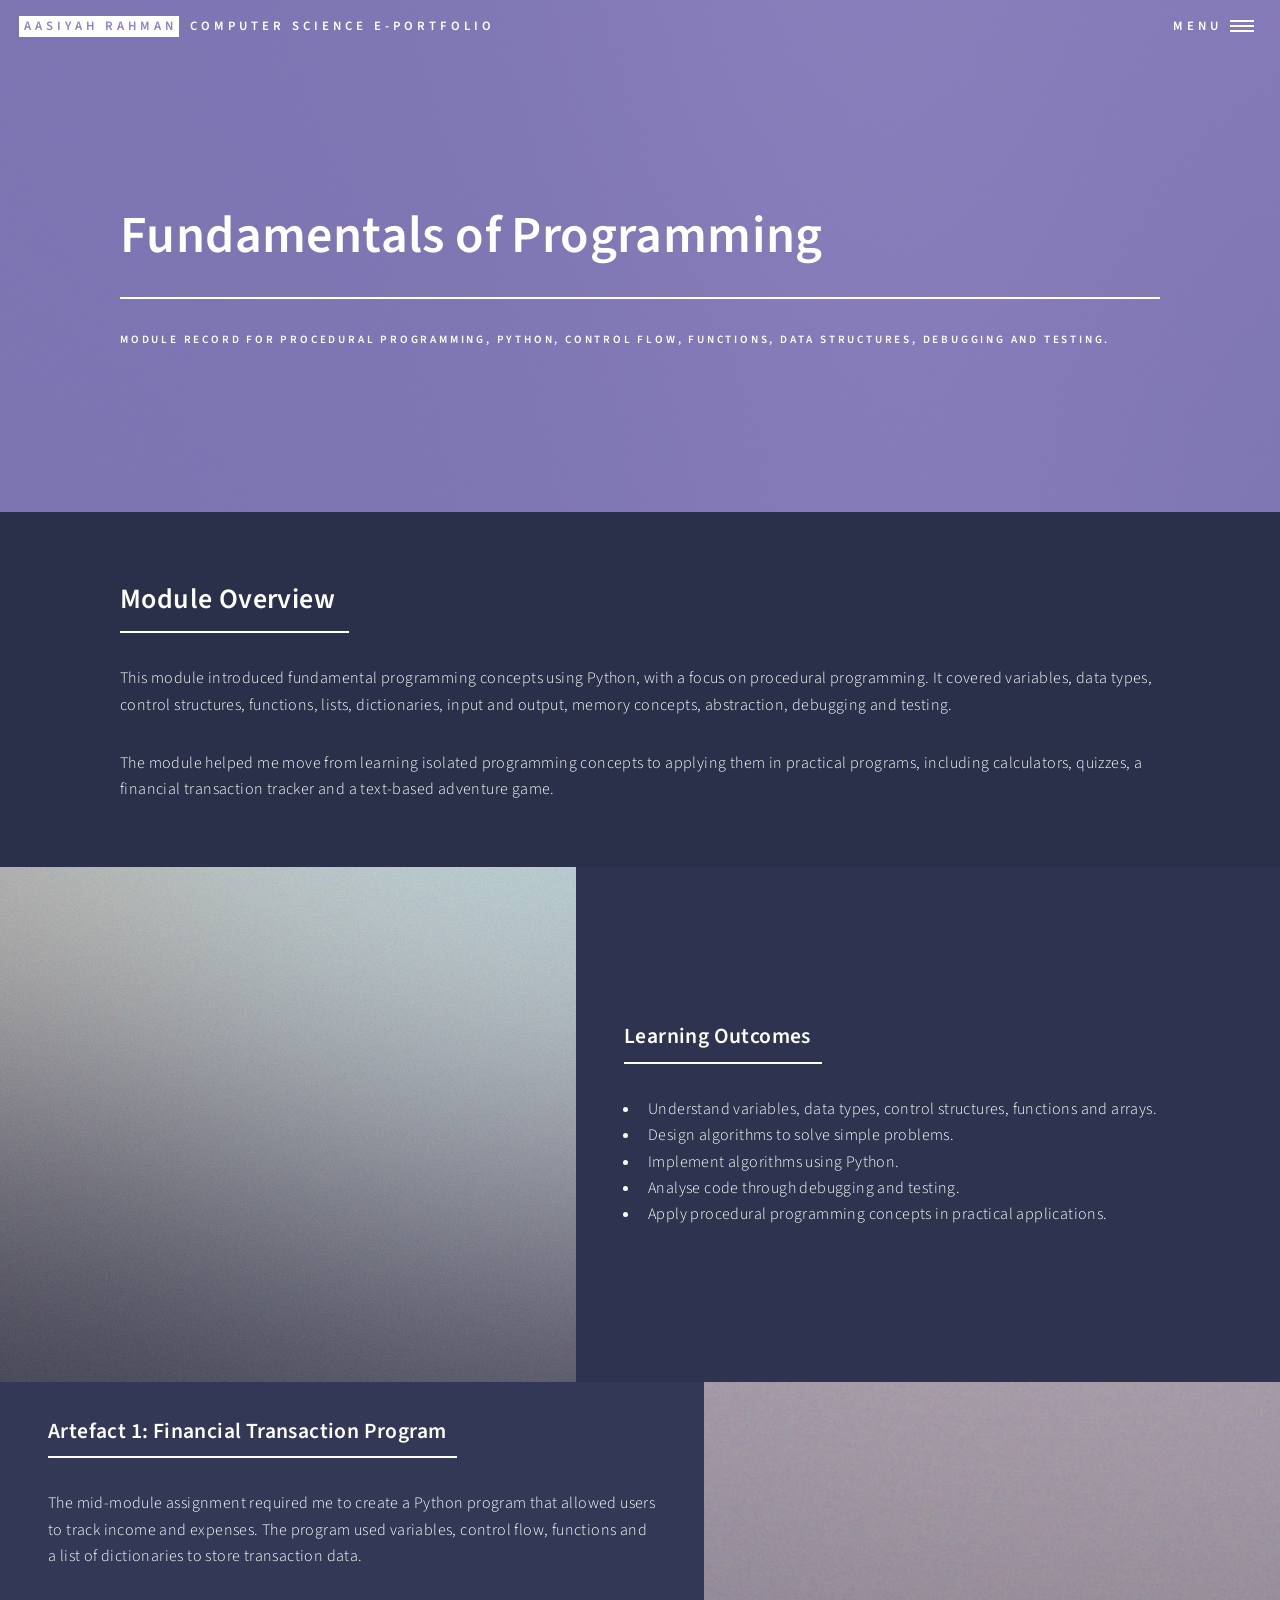
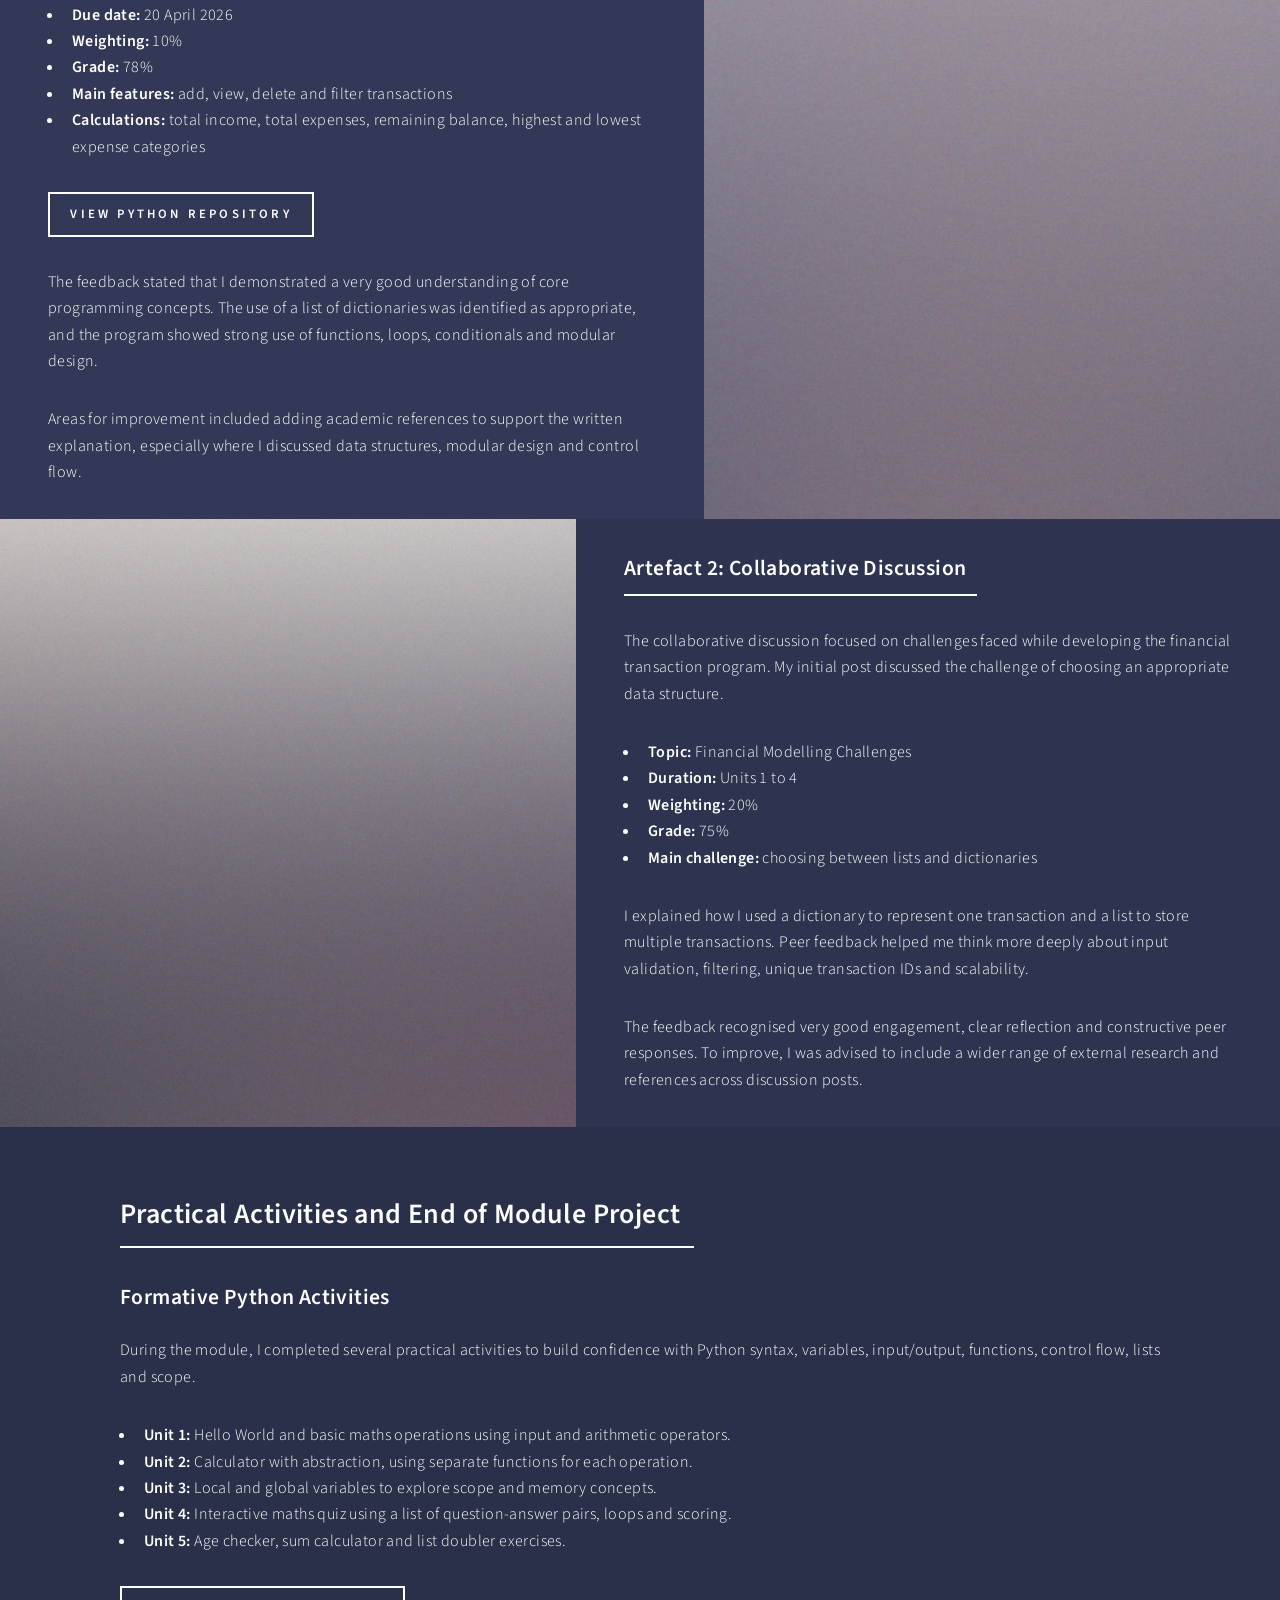
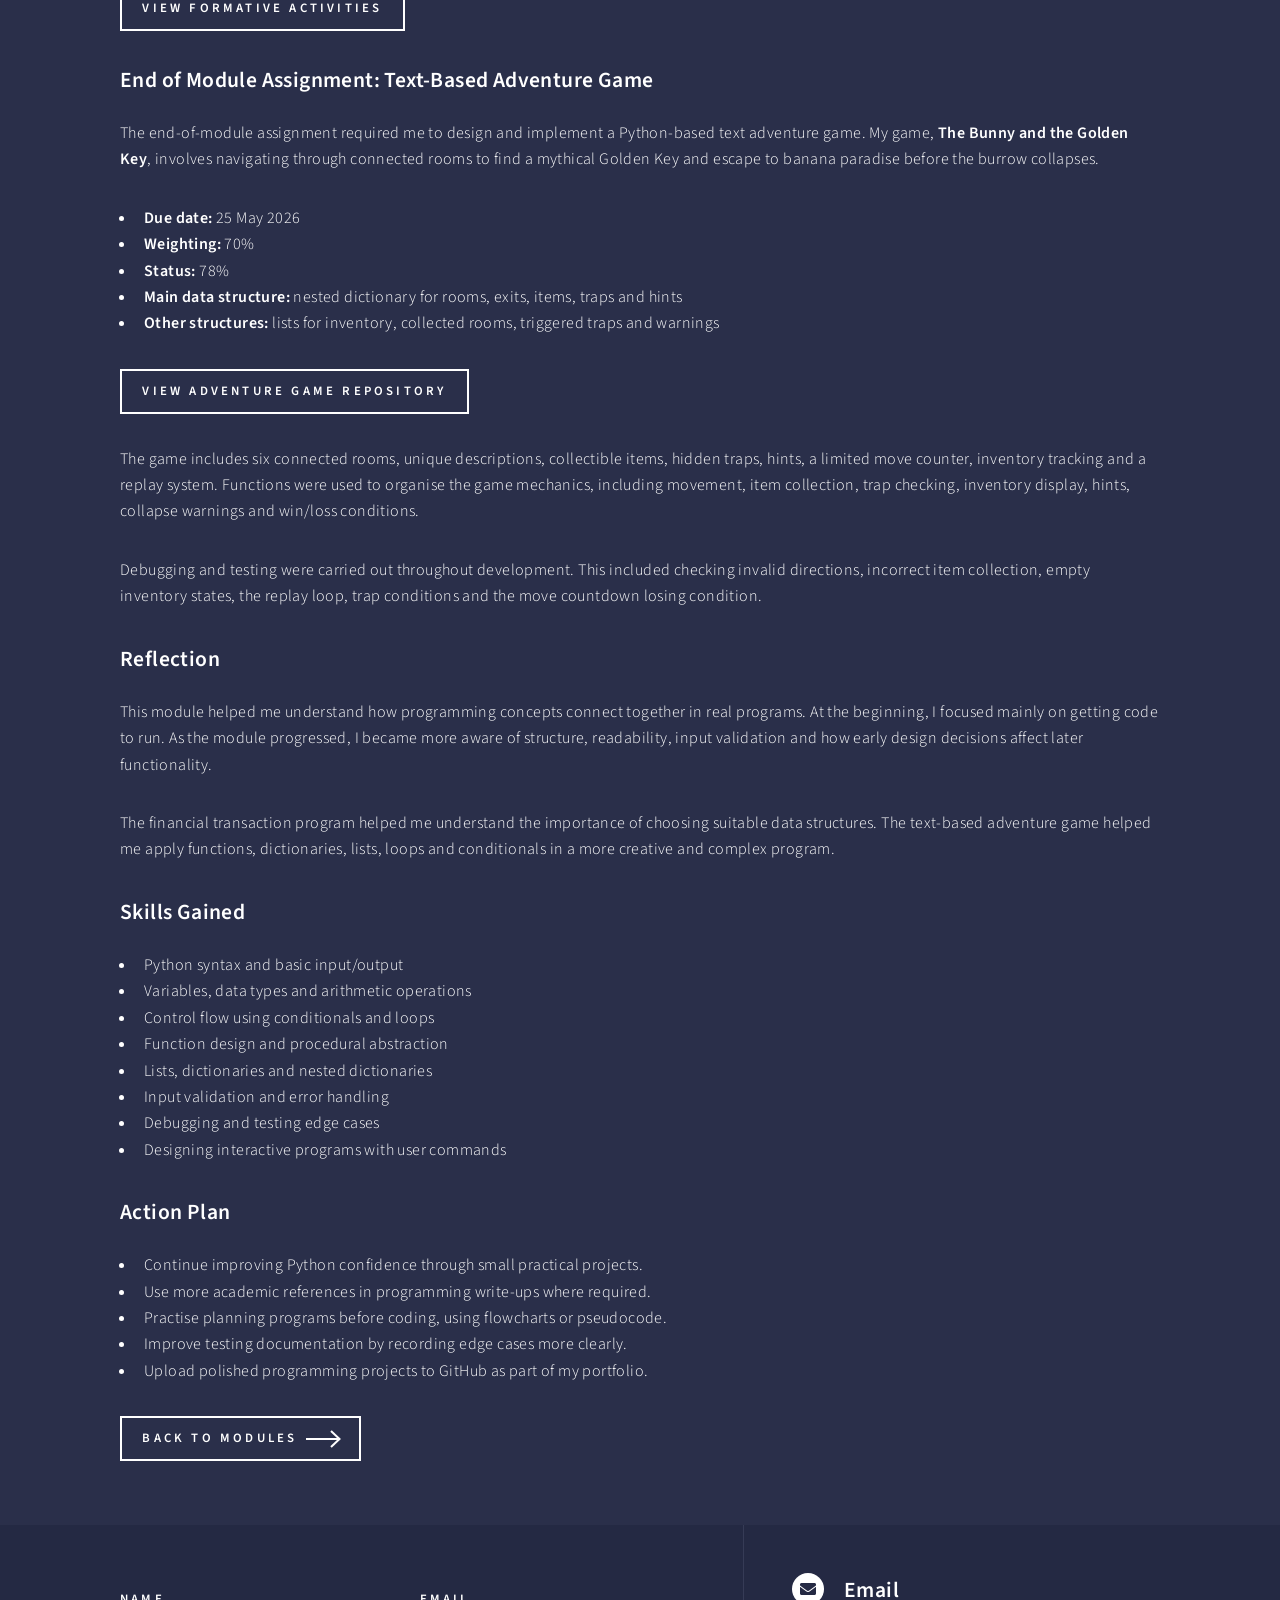
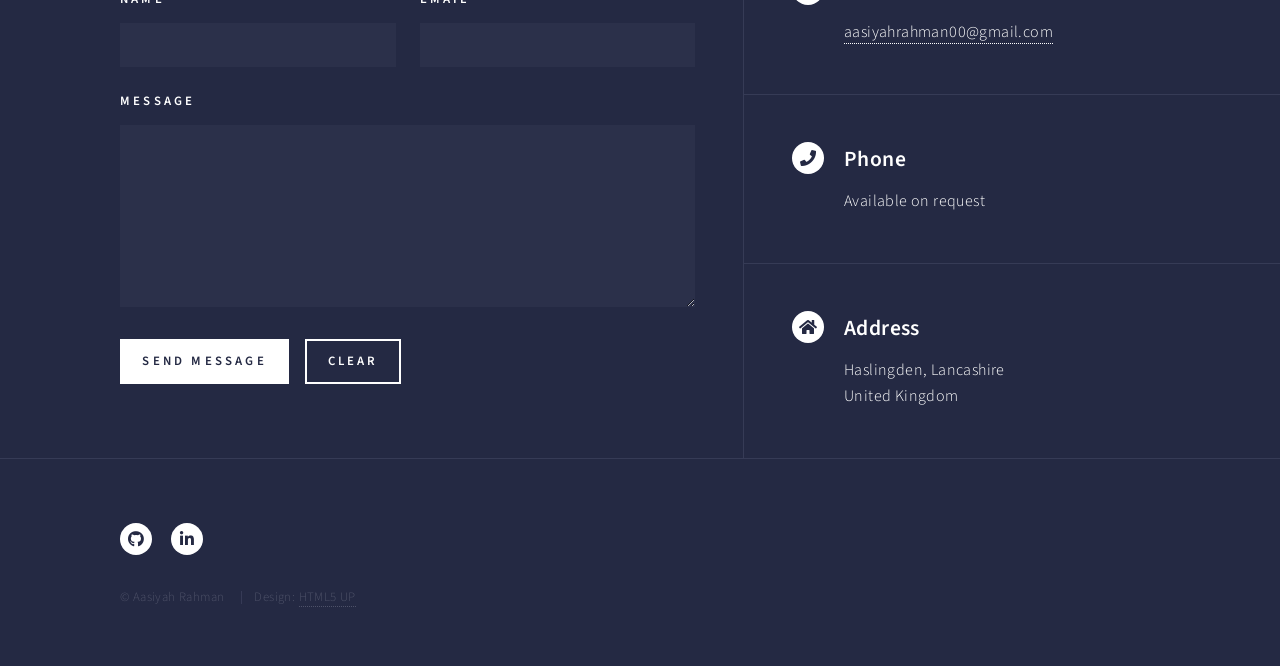
==== commit 577c6401: "Removed section" ====
--- a/fundamentals-programming.html
+++ b/fundamentals-programming.html
@@ -203,7 +203,7 @@
 						<ul>
 							<li><strong>Due date:</strong> 25 May 2026</li>
 							<li><strong>Weighting:</strong> 70%</li>
-							<li><strong>Status:</strong> Submitted / awaiting grade</li>
+							<li><strong>Status:</strong> 78%</li>
 							<li><strong>Main data structure:</strong> nested dictionary for rooms, exits, items, traps and hints</li>
 							<li><strong>Other structures:</strong> lists for inventory, collected rooms, triggered traps and warnings</li>
 						</ul>
--- a/assets/css/main.css
+++ b/assets/css/main.css
@@ -1,10 +1,10 @@
 @import url(fontawesome-all.min.css);
 @import url("https://fonts.googleapis.com/css?family=Source+Sans+Pro:300,300italic,600,600italic");
 
-/*
-	Forty by HTML5 UP
-	html5up.net | @ajlkn
-	Free for personal and commercial use under the CCA 3.0 license (html5up.net/license)
+/*
+	Forty by HTML5 UP
+	html5up.net | @ajlkn
+	Free for personal and commercial use under the CCA 3.0 license (html5up.net/license)
 */
 
 html, body, div, span, applet, object,
@@ -3949,4 +3949,20 @@
 			transform: none;
 			opacity: 1;
 			visibility: visible;
-		}+		}
+
+/* Fix project spotlight images */
+.spotlights > section > .image {
+	display: block;
+	position: relative;
+	overflow: hidden;
+	min-height: 22rem;
+}
+
+.spotlights > section > .image img {
+	width: 100%;
+	height: 100%;
+	object-fit: cover;
+	object-position: center;
+	display: block;
+}
